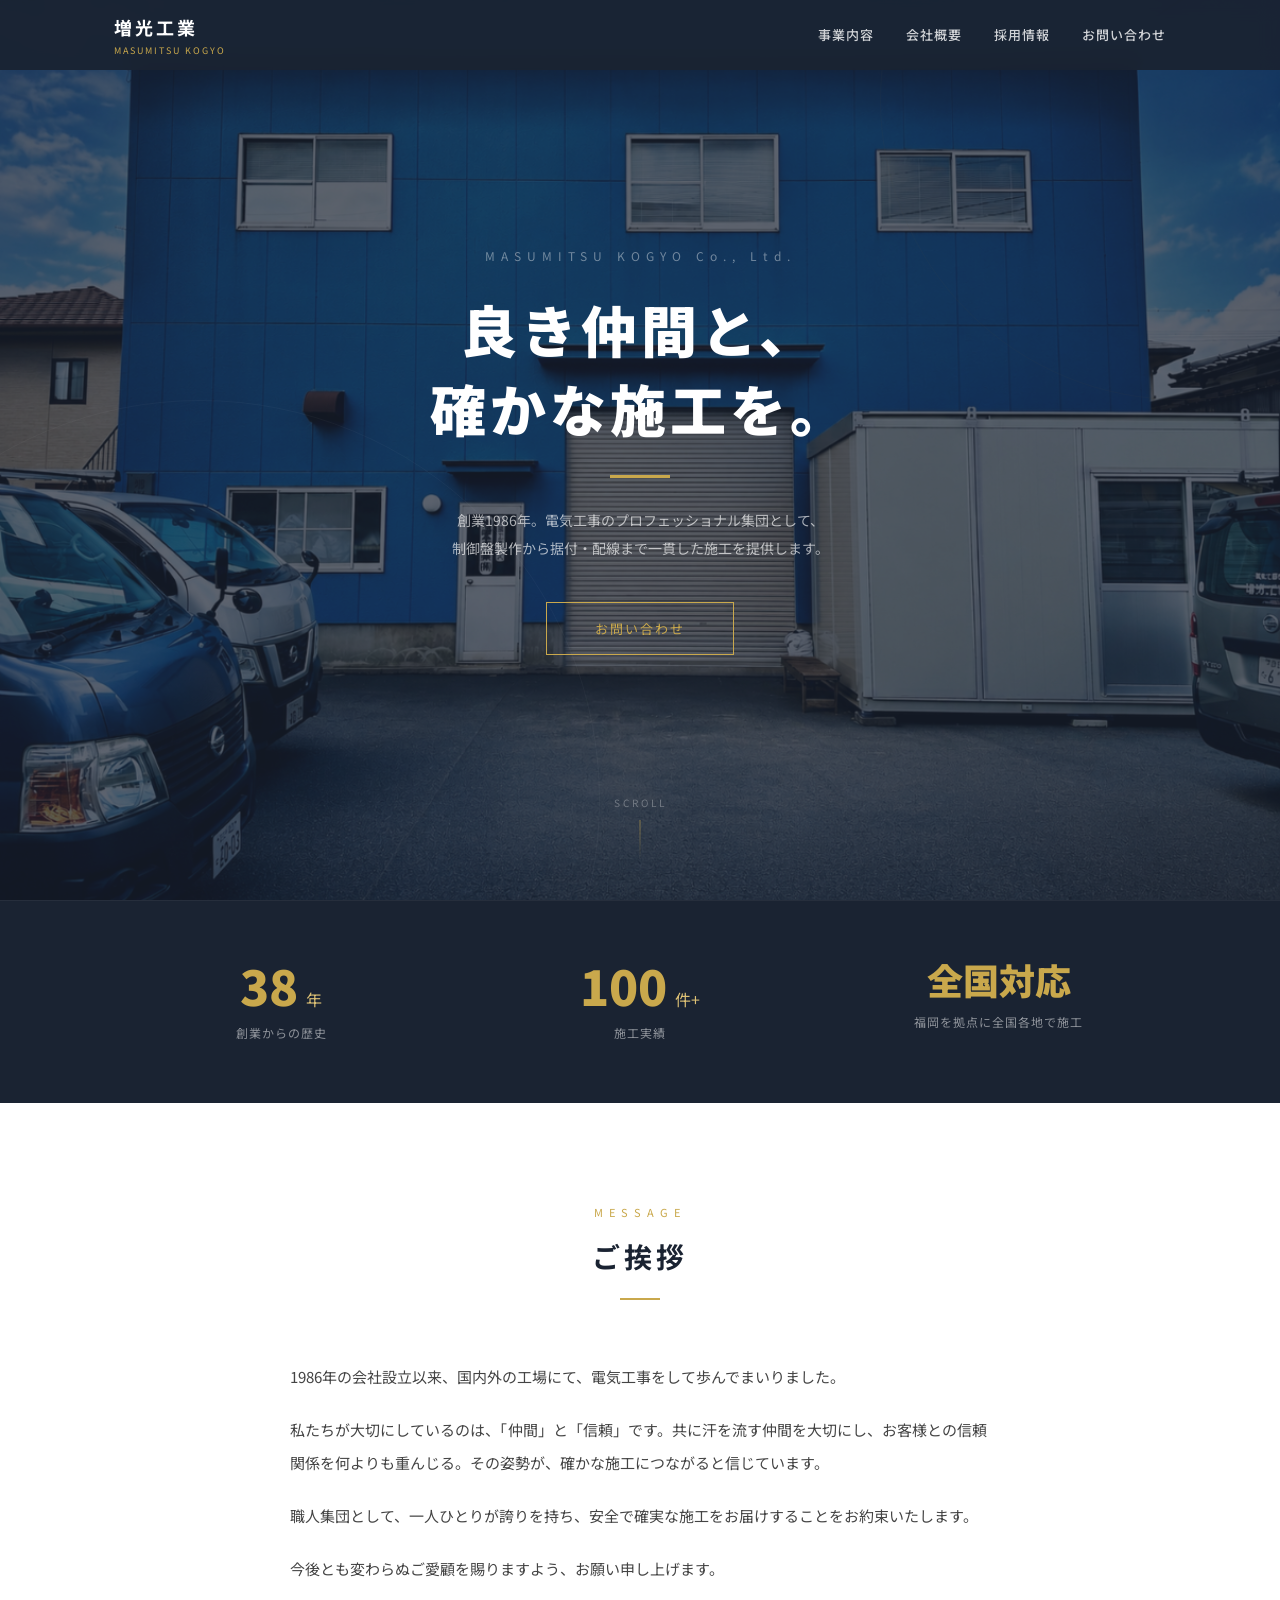
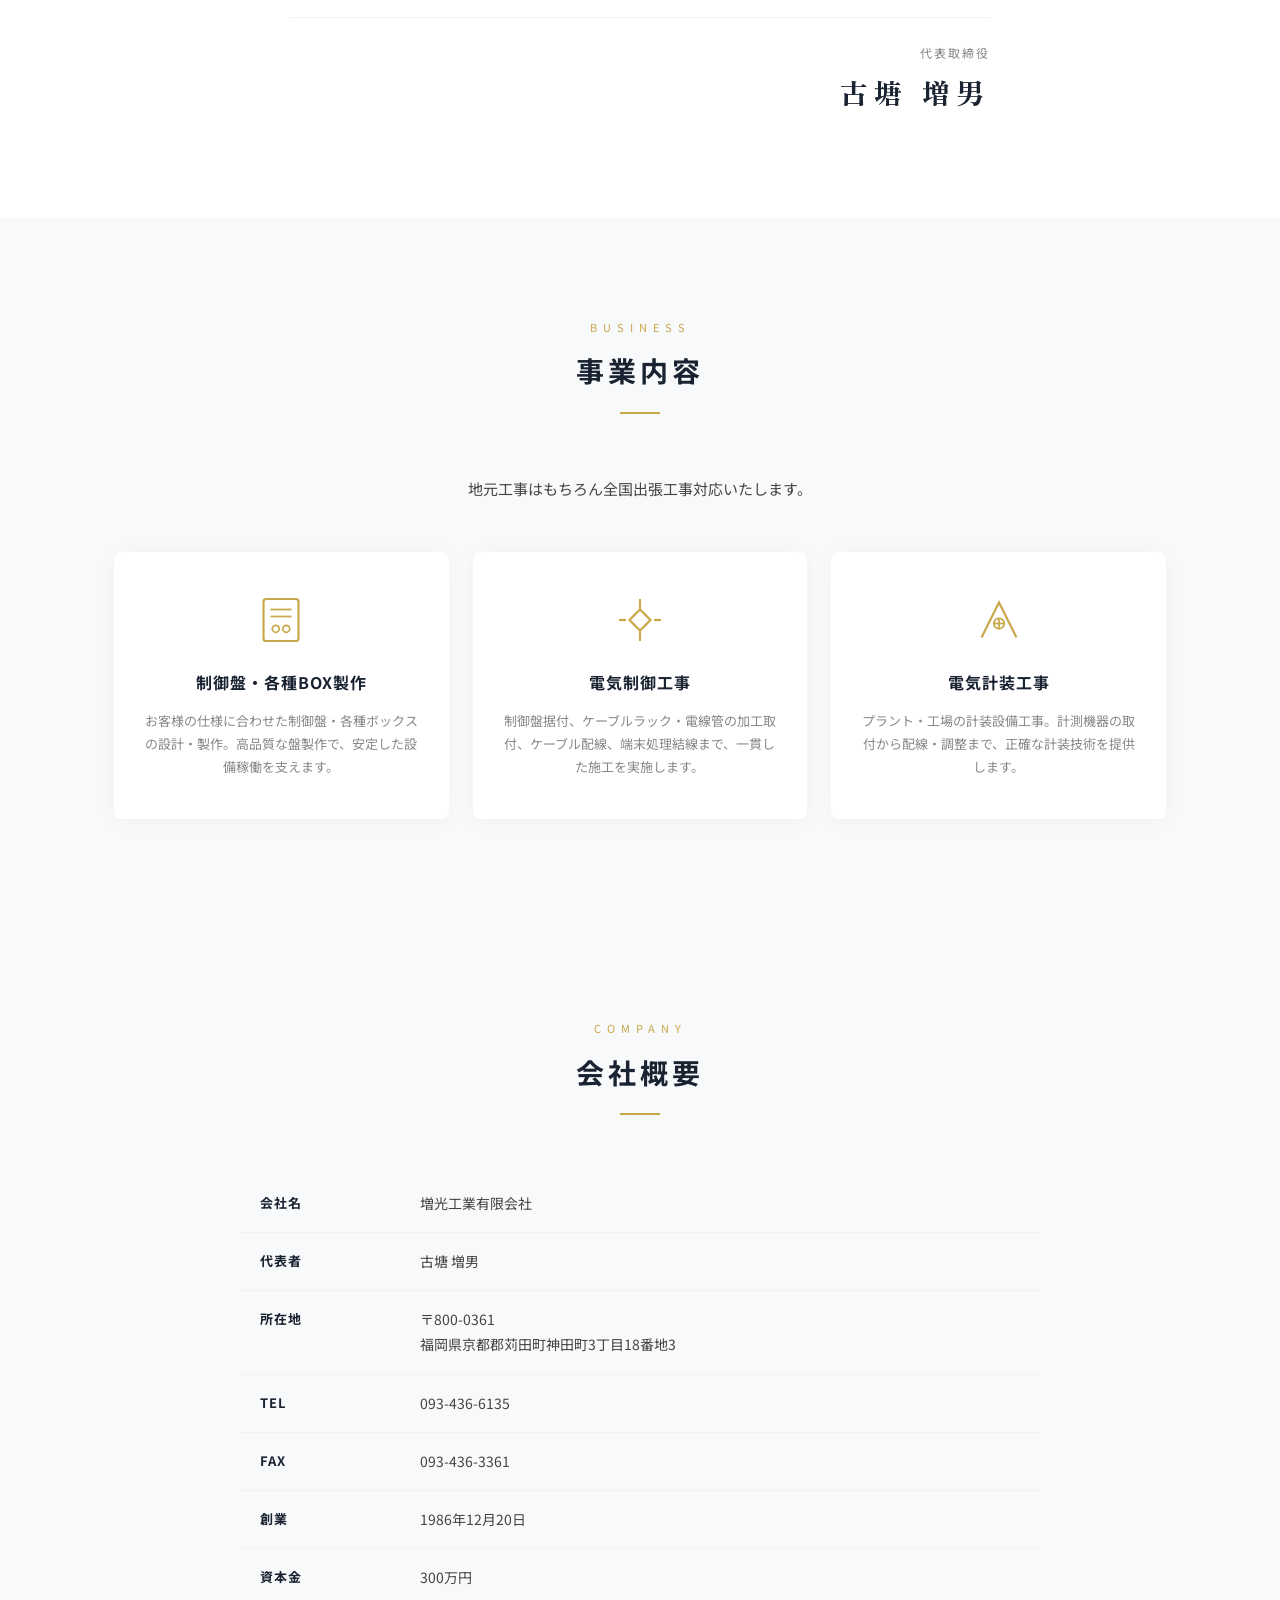
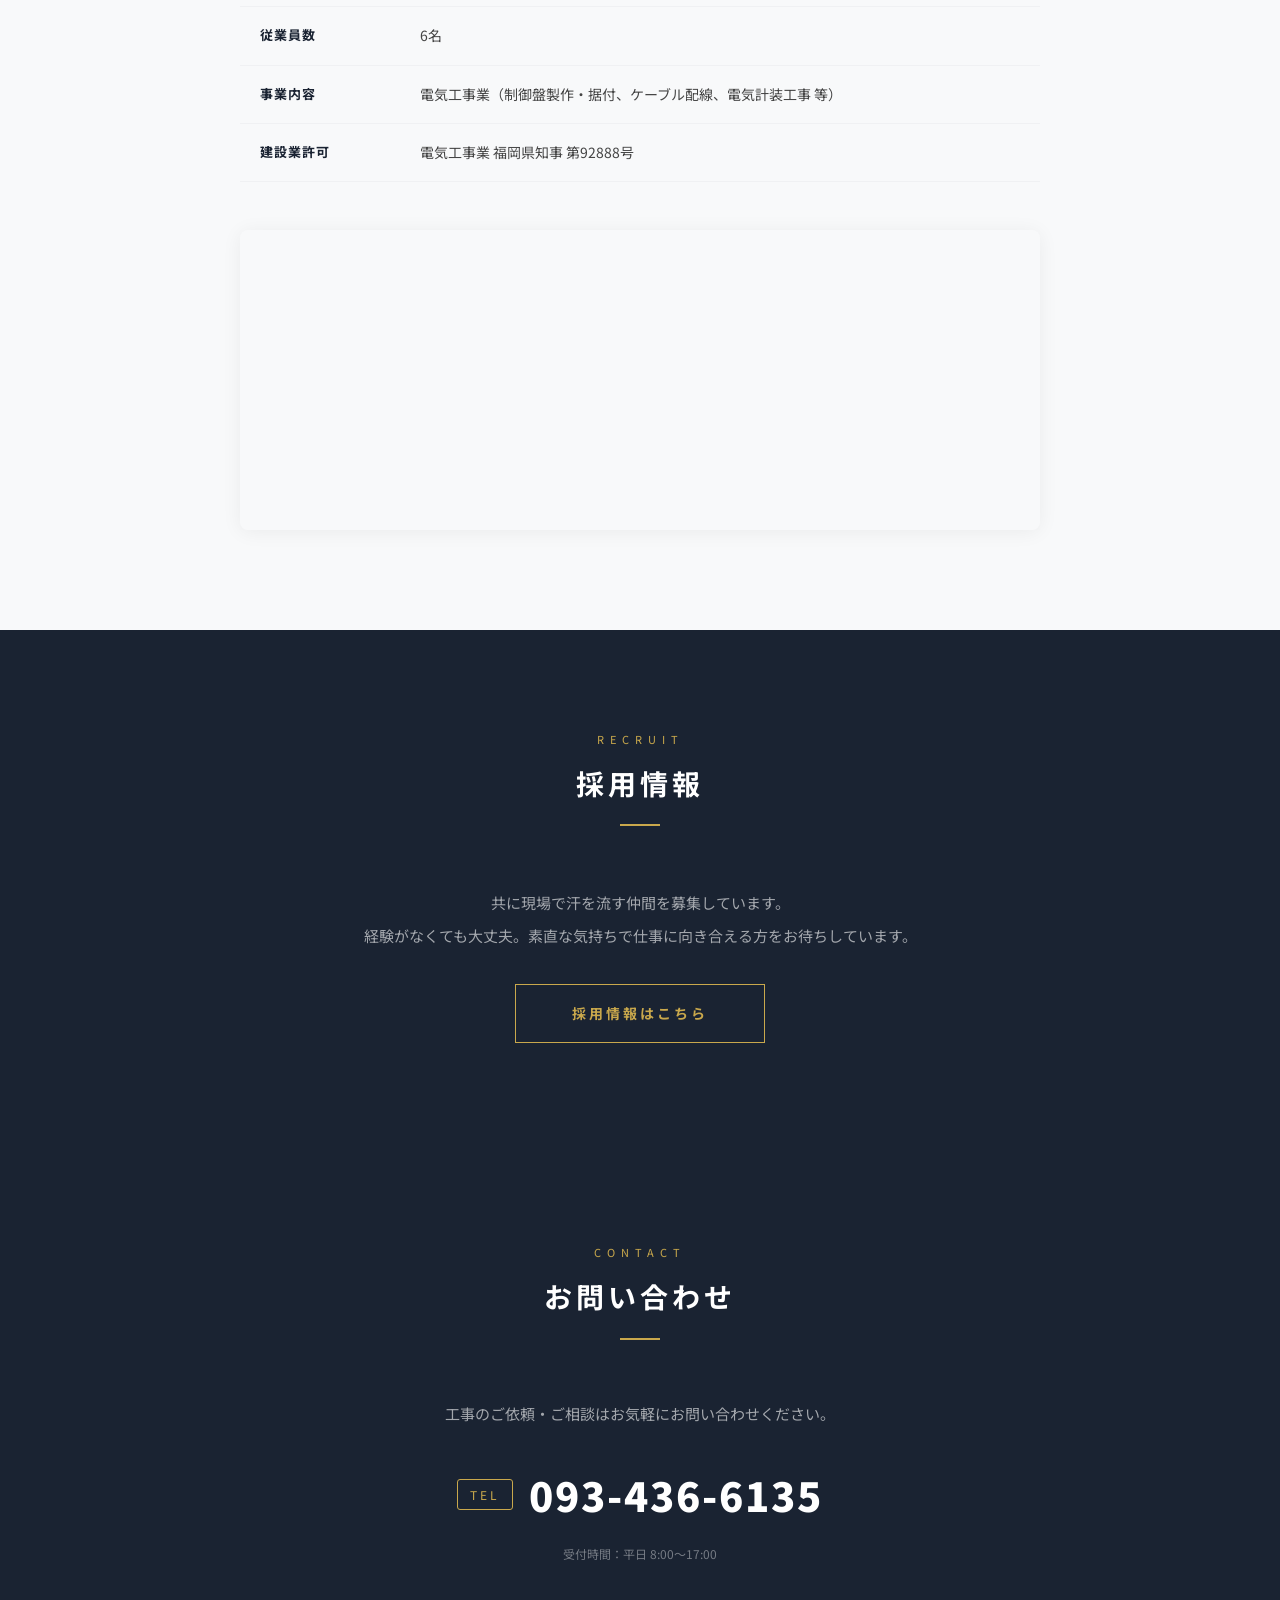
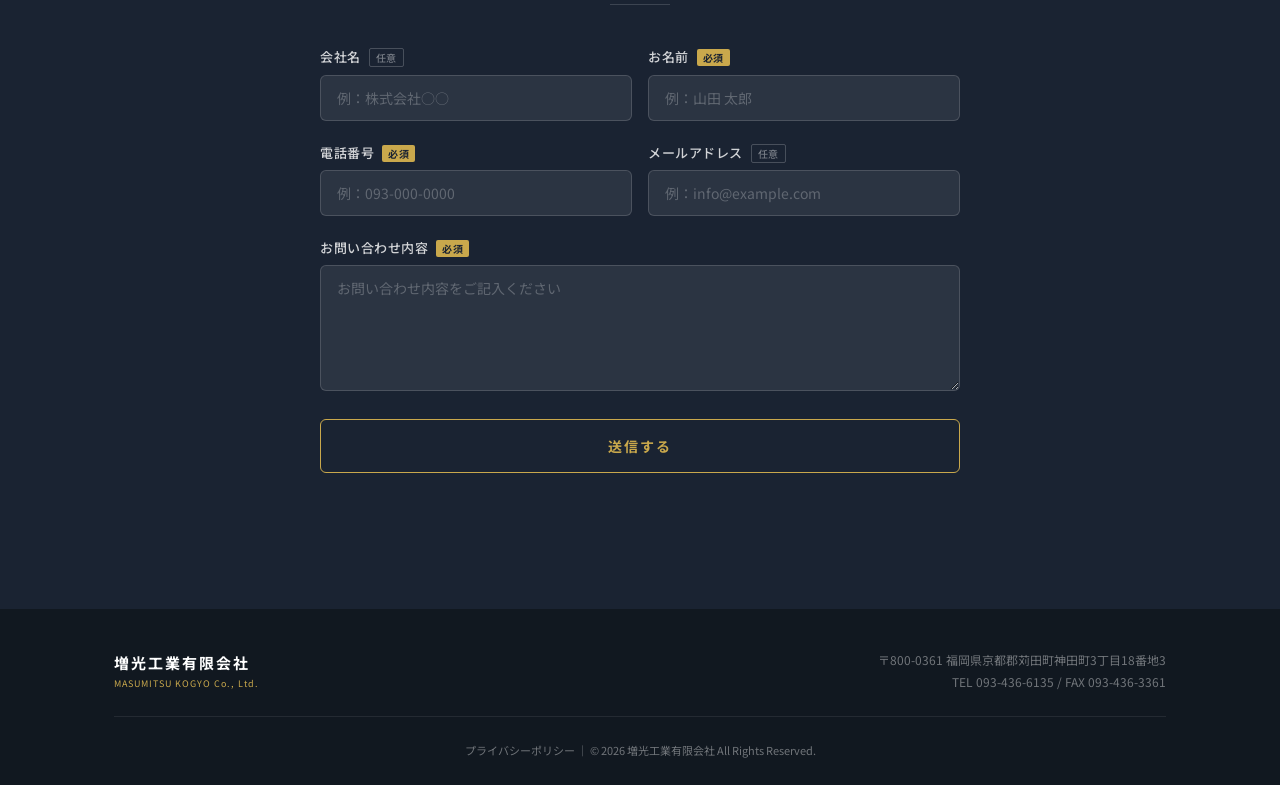
==== index.html @ 301752ee "増光工業HP 初回アップロード Co-Authored-By: Claude Opus 4.6 (1M context) <noreply@anthropic.com>" ====
<!DOCTYPE html>
<html lang="ja">
<head>
<meta charset="UTF-8">
<meta name="viewport" content="width=device-width, initial-scale=1.0">
<title>増光工業有限会社 | 電気工事・制御盤製作</title>
<meta name="description" content="福岡県苅田町の電気工事会社。創業1986年。制御盤製作・据付、ケーブル配線、電気計装工事など、確かな技術で施工します。">
<!-- OGP -->
<meta property="og:title" content="増光工業有限会社 | 電気工事・制御盤製作">
<meta property="og:description" content="福岡県苅田町の電気工事会社。創業1986年。制御盤製作・据付、ケーブル配線、電気計装工事など、確かな技術で施工します。">
<meta property="og:type" content="website">
<meta property="og:url" content="https://m-kgroup.com/">
<meta property="og:image" content="https://m-kgroup.com/img/ogp.png">
<meta property="og:site_name" content="増光工業有限会社">
<meta property="og:locale" content="ja_JP">
<!-- 構造化データ -->
<script type="application/ld+json">
{
  "@context": "https://schema.org",
  "@type": "ElectricalContractor",
  "name": "増光工業有限会社",
  "alternateName": "MASUMITSU KOGYO Co., Ltd.",
  "url": "https://m-kgroup.com/",
  "telephone": "093-436-6135",
  "faxNumber": "093-436-3361",
  "foundingDate": "1986-12-20",
  "description": "福岡県苅田町の電気工事会社。制御盤製作・据付、ケーブル配線、電気計装工事など。",
  "address": {
    "@type": "PostalAddress",
    "postalCode": "800-0361",
    "addressRegion": "福岡県",
    "addressLocality": "京都郡苅田町",
    "streetAddress": "神田町3丁目18番地3",
    "addressCountry": "JP"
  },
  "geo": {
    "@type": "GeoCoordinates",
    "latitude": 33.7764,
    "longitude": 131.0003
  },
  "numberOfEmployees": {
    "@type": "QuantitativeValue",
    "value": 6
  },
  "areaServed": "JP"
}
</script>
<link rel="stylesheet" href="css/style.css">
<link rel="icon" type="image/png" href="img/logo.png">
<link rel="preconnect" href="https://fonts.googleapis.com">
<link rel="preconnect" href="https://fonts.gstatic.com" crossorigin>
<link href="https://fonts.googleapis.com/css2?family=Noto+Sans+JP:wght@300;400;500;700;900&family=Zen+Antique&display=swap" rel="stylesheet">
</head>
<body>

<!-- ==================== HEADER ==================== -->
<header class="header" id="header">
  <div class="header-inner">
    <a href="#" class="logo">
      <span class="logo-main">増光工業</span>
      <span class="logo-sub">MASUMITSU KOGYO</span>
    </a>
    <nav class="nav" id="nav">
      <a href="#about" class="nav-link">事業内容</a>
      <a href="#company" class="nav-link">会社概要</a>
      <a href="recruit.html" class="nav-link">採用情報</a>
      <a href="#contact" class="nav-link">お問い合わせ</a>
    </nav>
    <button class="hamburger" id="hamburger" aria-label="メニュー">
      <span></span><span></span><span></span>
    </button>
  </div>
</header>

<!-- ==================== HERO ==================== -->
<section class="hero">
  <div class="hero-overlay"></div>
  <div class="hero-content">
    <p class="hero-sub">MASUMITSU KOGYO Co., Ltd.</p>
    <h1 class="hero-title">良き仲間と、<br>確かな施工を。</h1>
    <div class="hero-accent"></div>
    <p class="hero-desc">創業1986年。電気工事のプロフェッショナル集団として、<br class="pc-only">制御盤製作から据付・配線まで一貫した施工を提供します。</p>
    <a href="#contact" class="hero-btn">お問い合わせ</a>
  </div>
  <div class="hero-scroll">
    <span>SCROLL</span>
    <div class="hero-scroll-line"></div>
  </div>
</section>

<!-- ==================== NUMBERS ==================== -->
<section class="numbers">
  <div class="container">
    <div class="numbers-grid">
      <div class="number-item">
        <span class="number-value">38</span>
        <span class="number-unit">年</span>
        <span class="number-label">創業からの歴史</span>
      </div>
      <div class="number-item">
        <span class="number-value">100</span>
        <span class="number-unit">件+</span>
        <span class="number-label">施工実績</span>
      </div>
      <div class="number-item">
        <span class="number-value" style="font-size:36px;">全国対応</span>
        <span class="number-label">福岡を拠点に全国各地で施工</span>
      </div>
    </div>
  </div>
</section>

<!-- ==================== GREETING ==================== -->
<section class="section greeting" id="greeting">
  <div class="container">
    <div class="section-header">
      <span class="section-en">MESSAGE</span>
      <h2 class="section-title">ご挨拶</h2>
      <div class="section-line"></div>
    </div>
    <div class="greeting-content">
      <div class="greeting-text">
        <p>1986年の会社設立以来、国内外の工場にて、電気工事をして歩んでまいりました。</p>
        <p>私たちが大切にしているのは、「仲間」と「信頼」です。共に汗を流す仲間を大切にし、お客様との信頼関係を何よりも重んじる。その姿勢が、確かな施工につながると信じています。</p>
        <p>職人集団として、一人ひとりが誇りを持ち、安全で確実な施工をお届けすることをお約束いたします。</p>
        <p>今後とも変わらぬご愛顧を賜りますよう、お願い申し上げます。</p>
      </div>
      <div class="greeting-sign">
        <span class="greeting-position">代表取締役</span>
        <span class="greeting-name">古塘 増男</span>
      </div>
    </div>
  </div>
</section>

<!-- ==================== ABOUT ==================== -->
<section class="section about" id="about">
  <div class="container">
    <div class="section-header">
      <span class="section-en">BUSINESS</span>
      <h2 class="section-title">事業内容</h2>
      <div class="section-line"></div>
    </div>
    <p class="about-lead">地元工事はもちろん全国出張工事対応いたします。</p>

    <div class="service-grid">
      <div class="service-card">
        <div class="service-icon">
          <svg viewBox="0 0 64 64" fill="none" xmlns="http://www.w3.org/2000/svg">
            <rect x="12" y="8" width="40" height="48" rx="3" stroke="currentColor" stroke-width="2.5"/>
            <line x1="20" y1="20" x2="44" y2="20" stroke="currentColor" stroke-width="2"/>
            <line x1="20" y1="28" x2="44" y2="28" stroke="currentColor" stroke-width="2"/>
            <circle cx="26" cy="42" r="4" stroke="currentColor" stroke-width="2"/>
            <circle cx="38" cy="42" r="4" stroke="currentColor" stroke-width="2"/>
          </svg>
        </div>
        <h3 class="service-title">制御盤・各種BOX製作</h3>
        <p class="service-desc">お客様の仕様に合わせた制御盤・各種ボックスの設計・製作。高品質な盤製作で、安定した設備稼働を支えます。</p>
      </div>

      <div class="service-card">
        <div class="service-icon">
          <svg viewBox="0 0 64 64" fill="none" xmlns="http://www.w3.org/2000/svg">
            <path d="M32 8L32 20" stroke="currentColor" stroke-width="2.5"/>
            <path d="M32 20L20 32L32 44L44 32Z" stroke="currentColor" stroke-width="2.5"/>
            <path d="M32 44L32 56" stroke="currentColor" stroke-width="2.5"/>
            <path d="M16 32L8 32" stroke="currentColor" stroke-width="2.5"/>
            <path d="M56 32L48 32" stroke="currentColor" stroke-width="2.5"/>
          </svg>
        </div>
        <h3 class="service-title">電気制御工事</h3>
        <p class="service-desc">制御盤据付、ケーブルラック・電線管の加工取付、ケーブル配線、端末処理結線まで、一貫した施工を実施します。</p>
      </div>

      <div class="service-card">
        <div class="service-icon">
          <svg viewBox="0 0 64 64" fill="none" xmlns="http://www.w3.org/2000/svg">
            <path d="M12 52L32 12L52 52" stroke="currentColor" stroke-width="2.5" fill="none"/>
            <circle cx="32" cy="36" r="6" stroke="currentColor" stroke-width="2"/>
            <line x1="32" y1="30" x2="32" y2="42" stroke="currentColor" stroke-width="2"/>
            <line x1="26" y1="36" x2="38" y2="36" stroke="currentColor" stroke-width="2"/>
          </svg>
        </div>
        <h3 class="service-title">電気計装工事</h3>
        <p class="service-desc">プラント・工場の計装設備工事。計測機器の取付から配線・調整まで、正確な計装技術を提供します。</p>
      </div>
    </div>
  </div>
</section>

<!-- ==================== COMPANY ==================== -->
<section class="section company" id="company">
  <div class="container">
    <div class="section-header">
      <span class="section-en">COMPANY</span>
      <h2 class="section-title">会社概要</h2>
      <div class="section-line"></div>
    </div>

    <div class="company-table-wrap">
      <table class="company-table">
        <tr><th>会社名</th><td>増光工業有限会社</td></tr>
        <tr><th>代表者</th><td>古塘 増男</td></tr>
        <tr><th>所在地</th><td>〒800-0361<br>福岡県京都郡苅田町神田町3丁目18番地3</td></tr>
        <tr><th>TEL</th><td>093-436-6135</td></tr>
        <tr><th>FAX</th><td>093-436-3361</td></tr>
        <tr><th>創業</th><td>1986年12月20日</td></tr>
        <tr><th>資本金</th><td>300万円</td></tr>
        <tr><th>従業員数</th><td>6名</td></tr>
        <tr><th>事業内容</th><td>電気工事業（制御盤製作・据付、ケーブル配線、電気計装工事 等）</td></tr>
        <tr><th>建設業許可</th><td>電気工事業 福岡県知事 第92888号</td></tr>
      </table>
    </div>

    <div class="map-wrap">
      <iframe src="https://www.google.com/maps?q=%E7%A6%8F%E5%B2%A1%E7%9C%8C%E4%BA%AC%E9%83%BD%E9%83%A1%E8%8B%85%E7%94%B0%E7%94%BA%E7%A5%9E%E7%94%B0%E7%94%BA3%E4%B8%81%E7%9B%AE18%E7%95%AA%E5%9C%B03&output=embed" width="100%" height="300" style="border:0;" allowfullscreen="" loading="lazy"></iframe>
    </div>
  </div>
</section>

<!-- ==================== RECRUIT BANNER ==================== -->
<section class="section recruit-banner" id="recruit">
  <div class="container">
    <div class="section-header light">
      <span class="section-en">RECRUIT</span>
      <h2 class="section-title">採用情報</h2>
      <div class="section-line"></div>
    </div>
    <p class="recruit-banner-text">共に現場で汗を流す仲間を募集しています。<br class="pc-only">経験がなくても大丈夫。素直な気持ちで仕事に向き合える方をお待ちしています。</p>
    <a href="recruit.html" class="recruit-banner-btn">採用情報はこちら</a>
  </div>
</section>

<!-- ==================== CONTACT ==================== -->
<section class="section contact" id="contact">
  <div class="container">
    <div class="section-header light">
      <span class="section-en">CONTACT</span>
      <h2 class="section-title">お問い合わせ</h2>
      <div class="section-line"></div>
    </div>
    <p class="contact-lead">工事のご依頼・ご相談はお気軽にお問い合わせください。</p>

    <div class="contact-tel">
      <span class="contact-tel-label">TEL</span>
      <a href="tel:093-436-6135" class="contact-tel-number">093-436-6135</a>
    </div>
    <p class="contact-hours">受付時間：平日 8:00〜17:00</p>

    <div class="contact-divider"></div>

    <form class="contact-form" id="contactForm">
      <div class="form-row">
        <div class="form-group">
          <label class="form-label">会社名<span class="form-optional">任意</span></label>
          <input type="text" name="company" class="form-input" placeholder="例：株式会社○○">
        </div>
        <div class="form-group">
          <label class="form-label">お名前<span class="form-required">必須</span></label>
          <input type="text" name="name" class="form-input" placeholder="例：山田 太郎" required>
        </div>
      </div>
      <div class="form-row">
        <div class="form-group">
          <label class="form-label">電話番号<span class="form-required">必須</span></label>
          <input type="tel" name="tel" class="form-input" placeholder="例：093-000-0000" required>
        </div>
        <div class="form-group">
          <label class="form-label">メールアドレス<span class="form-optional">任意</span></label>
          <input type="email" name="email" class="form-input" placeholder="例：info@example.com">
        </div>
      </div>
      <div class="form-group">
        <label class="form-label">お問い合わせ内容<span class="form-required">必須</span></label>
        <textarea name="message" class="form-input form-textarea" rows="5" placeholder="お問い合わせ内容をご記入ください" required></textarea>
      </div>
      <button type="submit" class="form-btn">送信する</button>
    </form>
    <p class="form-message" id="formMessage"></p>
  </div>
</section>

<!-- ==================== FOOTER ==================== -->
<footer class="footer">
  <div class="container">
    <div class="footer-inner">
      <div class="footer-logo">
        <span class="footer-logo-main">増光工業有限会社</span>
        <span class="footer-logo-sub">MASUMITSU KOGYO Co., Ltd.</span>
      </div>
      <div class="footer-info">
        <p>〒800-0361 福岡県京都郡苅田町神田町3丁目18番地3</p>
        <p>TEL 093-436-6135 / FAX 093-436-3361</p>
      </div>
    </div>
    <p class="footer-copy"><a href="privacy.html" class="footer-privacy">プライバシーポリシー</a> ｜ &copy; 2026 増光工業有限会社 All Rights Reserved.</p>
  </div>
</footer>

<script src="js/main.js"></script>
</body>
</html>
---- css/style.css ----
/* ==================== RESET & BASE ==================== */
*, *::before, *::after {
  margin: 0;
  padding: 0;
  box-sizing: border-box;
}

:root {
  --navy: #1a2332;
  --navy-light: #2c3e5a;
  --gold: #c9a84c;
  --gold-light: #ddc175;
  --white: #ffffff;
  --gray-50: #f8f9fa;
  --gray-100: #f0f1f3;
  --gray-300: #ccc;
  --gray-500: #888;
  --gray-700: #444;
  --text: #2c3e50;
  --font: "Noto Sans JP", "Yu Gothic", "Meiryo", sans-serif;
}

html {
  scroll-behavior: smooth;
  scroll-padding-top: 80px;
}

body {
  font-family: var(--font);
  color: var(--text);
  line-height: 1.8;
  background: var(--white);
  overflow-x: hidden;
}

.container {
  max-width: 1100px;
  margin: 0 auto;
  padding: 0 24px;
}

.pc-only { display: inline; }

@media (max-width: 768px) {
  .pc-only { display: none; }
}

/* ==================== HEADER ==================== */
.header {
  position: fixed;
  top: 0;
  left: 0;
  right: 0;
  z-index: 1000;
  background: rgba(26, 35, 50, 0.95);
  backdrop-filter: blur(10px);
  transition: background 0.3s;
}

.header-inner {
  max-width: 1100px;
  margin: 0 auto;
  padding: 0 24px;
  height: 70px;
  display: flex;
  align-items: center;
  justify-content: space-between;
}

.logo {
  text-decoration: none;
  display: flex;
  flex-direction: column;
}

.logo-main {
  color: var(--white);
  font-size: 18px;
  font-weight: 700;
  letter-spacing: 3px;
}

.logo-sub {
  color: var(--gold);
  font-size: 9px;
  letter-spacing: 2px;
}

.nav {
  display: flex;
  gap: 32px;
}

.nav-link {
  color: rgba(255,255,255,0.8);
  text-decoration: none;
  font-size: 13px;
  font-weight: 500;
  letter-spacing: 1px;
  transition: color 0.3s;
  position: relative;
}

.nav-link::after {
  content: '';
  position: absolute;
  bottom: -4px;
  left: 0;
  width: 0;
  height: 2px;
  background: var(--gold);
  transition: width 0.3s;
}

.nav-link:hover {
  color: var(--white);
}

.nav-link:hover::after {
  width: 100%;
}

/* Hamburger */
.hamburger {
  display: none;
  background: none;
  border: none;
  cursor: pointer;
  width: 30px;
  height: 20px;
  position: relative;
  z-index: 1001;
}

.hamburger span {
  display: block;
  width: 100%;
  height: 2px;
  background: var(--white);
  position: absolute;
  left: 0;
  transition: all 0.3s;
}

.hamburger span:nth-child(1) { top: 0; }
.hamburger span:nth-child(2) { top: 9px; }
.hamburger span:nth-child(3) { top: 18px; }

.hamburger.active span:nth-child(1) { top: 9px; transform: rotate(45deg); }
.hamburger.active span:nth-child(2) { opacity: 0; }
.hamburger.active span:nth-child(3) { top: 9px; transform: rotate(-45deg); }

@media (max-width: 768px) {
  .hamburger { display: block; }
  .nav {
    position: fixed;
    top: 0;
    right: -100%;
    width: 260px;
    height: 100vh;
    background: var(--navy);
    flex-direction: column;
    padding: 100px 40px;
    gap: 24px;
    transition: right 0.3s;
  }
  .nav.open { right: 0; }
  .nav-link { font-size: 15px; }
}

/* ==================== HERO ==================== */
.hero {
  position: relative;
  height: 100vh;
  min-height: 600px;
  display: flex;
  align-items: center;
  justify-content: center;
  background: var(--navy);
  background-image: url('../img/honsha.jpg');
  background-size: cover;
  background-position: center;
  overflow: hidden;
}

.hero::before {
  content: '';
  position: absolute;
  top: -200px;
  right: -200px;
  width: 600px;
  height: 600px;
  border: 1px solid rgba(201,168,76,0.08);
  border-radius: 50%;
}

.hero::after {
  content: '';
  position: absolute;
  bottom: -300px;
  left: -200px;
  width: 800px;
  height: 800px;
  border: 1px solid rgba(255,255,255,0.03);
  border-radius: 50%;
}

.hero-overlay {
  position: absolute;
  inset: 0;
  background: rgba(26, 35, 50, 0.7);
}

.hero-content {
  position: relative;
  z-index: 1;
  text-align: center;
  color: var(--white);
  padding: 0 24px;
}

.hero-sub {
  font-size: 12px;
  letter-spacing: 6px;
  color: rgba(255,255,255,0.4);
  margin-bottom: 24px;
}

.hero-title {
  font-size: clamp(32px, 6vw, 56px);
  font-weight: 900;
  line-height: 1.4;
  letter-spacing: 4px;
  margin-bottom: 28px;
}

.hero-accent {
  width: 60px;
  height: 3px;
  background: var(--gold);
  margin: 0 auto 28px;
}

.hero-desc {
  font-size: 14px;
  line-height: 2;
  color: rgba(255,255,255,0.65);
  margin-bottom: 40px;
}

.hero-btn {
  display: inline-block;
  padding: 14px 48px;
  border: 1px solid var(--gold);
  color: var(--gold);
  text-decoration: none;
  font-size: 13px;
  letter-spacing: 2px;
  transition: all 0.3s;
}

.hero-btn:hover {
  background: var(--gold);
  color: var(--navy);
}

.hero-scroll {
  position: absolute;
  bottom: 40px;
  left: 50%;
  transform: translateX(-50%);
  display: flex;
  flex-direction: column;
  align-items: center;
  gap: 8px;
  z-index: 1;
}

.hero-scroll span {
  font-size: 10px;
  letter-spacing: 3px;
  color: rgba(255,255,255,0.3);
}

.hero-scroll-line {
  width: 1px;
  height: 40px;
  background: linear-gradient(to bottom, rgba(201,168,76,0.6), transparent);
  animation: scrollLine 2s infinite;
}

@keyframes scrollLine {
  0% { opacity: 0; transform: scaleY(0); transform-origin: top; }
  50% { opacity: 1; transform: scaleY(1); transform-origin: top; }
  100% { opacity: 0; transform: scaleY(1); transform-origin: bottom; }
}

/* ==================== NUMBERS ==================== */
.numbers {
  background: var(--navy);
  padding: 60px 0;
  border-top: 1px solid rgba(255,255,255,0.05);
}

.numbers-grid {
  display: grid;
  grid-template-columns: repeat(3, 1fr);
  gap: 24px;
  text-align: center;
}

.number-item {
  color: var(--white);
}

.number-value {
  font-size: 48px;
  font-weight: 900;
  color: var(--gold);
  line-height: 1;
}

.number-unit {
  font-size: 16px;
  color: var(--gold-light);
  margin-left: 4px;
}

.number-label {
  display: block;
  margin-top: 8px;
  font-size: 12px;
  color: rgba(255,255,255,0.5);
  letter-spacing: 1px;
}

@media (max-width: 768px) {
  .numbers { padding: 40px 0; }
  .number-value { font-size: 36px; }
}

/* ==================== SECTION COMMON ==================== */
.section {
  padding: 100px 0;
}

.section-header {
  text-align: center;
  margin-bottom: 60px;
}

.section-en {
  display: block;
  font-size: 11px;
  letter-spacing: 6px;
  color: var(--gold);
  margin-bottom: 8px;
}

.section-title {
  font-size: 28px;
  font-weight: 700;
  letter-spacing: 4px;
  color: var(--navy);
}

.section-line {
  width: 40px;
  height: 2px;
  background: var(--gold);
  margin: 16px auto 0;
}

.section-header.light .section-title {
  color: var(--white);
}

@media (max-width: 768px) {
  .section { padding: 60px 0; }
  .section-header { margin-bottom: 40px; }
  .section-title { font-size: 22px; }
}

/* ==================== GREETING ==================== */
.greeting {
  background: var(--white);
}

.greeting-content {
  max-width: 700px;
  margin: 0 auto;
}

.greeting-text p {
  font-size: 15px;
  color: var(--gray-700);
  line-height: 2.2;
  margin-bottom: 20px;
}

.greeting-sign {
  text-align: right;
  margin-top: 32px;
  padding-top: 24px;
  border-top: 1px solid var(--gray-100);
}

.greeting-position {
  display: block;
  font-size: 12px;
  color: var(--gray-500);
  letter-spacing: 2px;
  margin-bottom: 4px;
}

.greeting-name {
  display: block;
  font-size: 28px;
  font-family: "Zen Antique", serif;
  font-weight: 400;
  color: var(--navy);
  letter-spacing: 6px;
}

/* ==================== ABOUT ==================== */
.about {
  background: var(--gray-50);
}

.about-lead {
  text-align: center;
  font-size: 15px;
  color: var(--gray-700);
  margin-bottom: 48px;
  line-height: 2;
}

.service-grid {
  display: grid;
  grid-template-columns: repeat(3, 1fr);
  gap: 24px;
}

.service-card {
  background: var(--white);
  padding: 40px 28px;
  border-radius: 8px;
  text-align: center;
  box-shadow: 0 2px 20px rgba(0,0,0,0.04);
  transition: transform 0.3s, box-shadow 0.3s;
}

.service-card:hover {
  transform: translateY(-4px);
  box-shadow: 0 8px 30px rgba(0,0,0,0.08);
}

.service-icon {
  width: 56px;
  height: 56px;
  margin: 0 auto 20px;
  color: var(--gold);
}

.service-icon svg {
  width: 100%;
  height: 100%;
}

.service-title {
  font-size: 16px;
  font-weight: 700;
  color: var(--navy);
  margin-bottom: 12px;
  letter-spacing: 1px;
}

.service-desc {
  font-size: 13px;
  color: var(--gray-500);
  line-height: 1.8;
}

@media (max-width: 768px) {
  .service-grid { grid-template-columns: 1fr; gap: 16px; }
  .service-card { padding: 32px 24px; }
}

/* ==================== WORKS ==================== */
.works {
  background: var(--white);
}

.works-grid {
  display: grid;
  grid-template-columns: repeat(3, 1fr);
  gap: 16px;
  margin-bottom: 48px;
}

.work-card {
  background: var(--gray-50);
  border-radius: 8px;
  padding: 20px;
  border-left: 4px solid var(--gold);
  transition: transform 0.3s, box-shadow 0.3s;
}

.work-card:hover {
  transform: translateY(-2px);
  box-shadow: 0 4px 20px rgba(0,0,0,0.06);
}

.work-company {
  display: inline-block;
  background: var(--navy);
  color: var(--white);
  font-size: 11px;
  font-weight: 700;
  padding: 3px 10px;
  border-radius: 4px;
  margin-bottom: 12px;
  letter-spacing: 0.5px;
}

.work-project {
  padding: 6px 0;
  border-bottom: 1px solid var(--gray-100);
}

.work-project:last-child {
  border-bottom: none;
}

.work-name {
  font-size: 12px;
  font-weight: 700;
  color: var(--navy);
  line-height: 1.4;
}

.work-detail {
  font-size: 11px;
  color: var(--gray-500);
  line-height: 1.5;
}

@media (max-width: 768px) {
  .works-grid { grid-template-columns: 1fr; }
}

/* Other Works */
.other-works {
  background: var(--gray-50);
  border-radius: 8px;
  padding: 32px;
}

.other-works-title {
  font-size: 15px;
  font-weight: 700;
  color: var(--navy);
  margin-bottom: 16px;
  letter-spacing: 1px;
}

.other-works-list {
  display: grid;
  grid-template-columns: 1fr;
  gap: 4px;
}

.other-work-item {
  font-size: 13px;
  color: var(--gray-700);
  padding: 6px 0;
  border-bottom: 1px solid var(--gray-100);
  display: flex;
  align-items: baseline;
}

.other-work-item:last-child {
  border-bottom: none;
}

.other-num {
  display: inline-block;
  min-width: 28px;
  color: var(--gold);
  font-size: 11px;
  font-weight: 700;
  margin-right: 12px;
  flex-shrink: 0;
}

/* ==================== COMPANY ==================== */
.company {
  background: var(--gray-50);
}

.company-table-wrap {
  max-width: 800px;
  margin: 0 auto 48px;
}

.company-table {
  width: 100%;
  border-collapse: collapse;
}

.company-table tr {
  border-bottom: 1px solid var(--gray-100);
}

.company-table th {
  width: 160px;
  padding: 16px 20px;
  font-size: 13px;
  font-weight: 700;
  color: var(--navy);
  text-align: left;
  vertical-align: top;
  letter-spacing: 1px;
}

.company-table td {
  padding: 16px 20px;
  font-size: 14px;
  color: var(--gray-700);
}

.map-wrap {
  max-width: 800px;
  margin: 0 auto;
  border-radius: 8px;
  overflow: hidden;
  box-shadow: 0 2px 20px rgba(0,0,0,0.06);
}

.map-wrap iframe {
  display: block;
}

@media (max-width: 768px) {
  .company-table th {
    display: block;
    width: 100%;
    padding: 12px 0 4px;
  }
  .company-table td {
    display: block;
    padding: 0 0 12px;
  }
}

/* ==================== RECRUIT BANNER ==================== */
.recruit-banner {
  background: var(--navy);
  text-align: center;
}

.recruit-banner-text {
  font-size: 15px;
  color: rgba(255,255,255,0.6);
  line-height: 2.2;
  margin-bottom: 32px;
}

.recruit-banner-btn {
  display: inline-block;
  padding: 16px 56px;
  border: 1px solid var(--gold);
  color: var(--gold);
  text-decoration: none;
  font-size: 14px;
  font-weight: 700;
  letter-spacing: 3px;
  transition: all 0.3s;
}

.recruit-banner-btn:hover {
  background: var(--gold);
  color: var(--navy);
}

/* ==================== RECRUIT PAGE ==================== */
.recruit-page {
  padding: 120px 0 80px;
  min-height: 100vh;
}

.recruit-page-lead {
  text-align: center;
  max-width: 700px;
  margin: 0 auto 56px;
}

.recruit-page-lead p {
  font-size: 15px;
  color: var(--gray-700);
  line-height: 2.2;
}

.recruit-table-wrap {
  max-width: 800px;
  margin: 0 auto 48px;
}

.recruit-table {
  width: 100%;
  border-collapse: collapse;
}

.recruit-table tr {
  border-bottom: 1px solid var(--gray-100);
}

.recruit-table th {
  width: 160px;
  padding: 16px 20px;
  font-size: 13px;
  font-weight: 700;
  color: var(--navy);
  text-align: left;
  vertical-align: top;
  letter-spacing: 1px;
  background: var(--gray-50);
}

.recruit-table td {
  padding: 16px 20px;
  font-size: 14px;
  color: var(--gray-700);
  line-height: 1.8;
}

.recruit-note {
  font-size: 12px;
  color: var(--gray-500);
}

@media (max-width: 768px) {
  .recruit-table th {
    display: block;
    width: 100%;
    padding: 12px 16px 4px;
  }
  .recruit-table td {
    display: block;
    padding: 4px 16px 12px;
  }
}

.recruit-persona {
  max-width: 800px;
  margin: 0 auto 48px;
  background: var(--gray-50);
  border-radius: 8px;
  padding: 32px 36px;
  border-left: 4px solid var(--gold);
}

.recruit-persona-title {
  font-size: 16px;
  font-weight: 700;
  color: var(--navy);
  margin-bottom: 16px;
  letter-spacing: 1px;
}

.recruit-persona-list {
  list-style: none;
}

.recruit-persona-list li {
  font-size: 14px;
  color: var(--gray-700);
  line-height: 2;
  padding-left: 20px;
  position: relative;
}

.recruit-persona-list li::before {
  content: '';
  position: absolute;
  left: 0;
  top: 12px;
  width: 8px;
  height: 8px;
  border-radius: 50%;
  background: var(--gold);
}

.recruit-cta {
  text-align: center;
  max-width: 800px;
  margin: 0 auto;
  padding: 40px;
  background: var(--navy);
  border-radius: 8px;
}

.recruit-cta p {
  font-size: 14px;
  color: rgba(255,255,255,0.6);
  margin-bottom: 20px;
}

.recruit-cta-tel {
  font-size: clamp(24px, 4vw, 32px);
  font-weight: 900;
  color: var(--white);
  text-decoration: none;
  letter-spacing: 2px;
  display: block;
  margin-bottom: 8px;
  transition: color 0.3s;
}

.recruit-cta-tel:hover {
  color: var(--gold);
}

.recruit-cta-hours {
  font-size: 12px;
  color: rgba(255,255,255,0.4);
}

/* ==================== CONTACT ==================== */
.contact {
  background: var(--navy);
  color: var(--white);
  text-align: center;
}

.contact-lead {
  font-size: 15px;
  color: rgba(255,255,255,0.6);
  margin-bottom: 32px;
}

.contact-tel {
  display: flex;
  align-items: center;
  justify-content: center;
  gap: 16px;
  margin-bottom: 12px;
}

.contact-tel-label {
  font-size: 12px;
  letter-spacing: 3px;
  color: var(--gold);
  border: 1px solid var(--gold);
  padding: 4px 12px;
  border-radius: 3px;
}

.contact-tel-number {
  font-size: clamp(28px, 5vw, 40px);
  font-weight: 900;
  color: var(--white);
  text-decoration: none;
  letter-spacing: 2px;
  transition: color 0.3s;
}

.contact-tel-number:hover {
  color: var(--gold);
}

.contact-hours {
  font-size: 12px;
  color: rgba(255,255,255,0.4);
}

.contact-divider {
  width: 60px;
  height: 1px;
  background: rgba(255,255,255,0.15);
  margin: 40px auto;
}

/* Contact Form */
.contact-form {
  max-width: 640px;
  margin: 0 auto;
  text-align: left;
}

.form-row {
  display: grid;
  grid-template-columns: 1fr 1fr;
  gap: 16px;
}

.form-group {
  margin-bottom: 20px;
}

.form-label {
  display: block;
  font-size: 13px;
  font-weight: 500;
  color: rgba(255,255,255,0.8);
  margin-bottom: 6px;
  letter-spacing: 0.5px;
}

.form-required {
  font-size: 10px;
  color: var(--navy);
  background: var(--gold);
  padding: 1px 6px;
  border-radius: 2px;
  margin-left: 8px;
  font-weight: 700;
}

.form-optional {
  font-size: 10px;
  color: rgba(255,255,255,0.4);
  border: 1px solid rgba(255,255,255,0.2);
  padding: 1px 6px;
  border-radius: 2px;
  margin-left: 8px;
}

.form-input {
  width: 100%;
  padding: 12px 16px;
  background: rgba(255,255,255,0.08);
  border: 1px solid rgba(255,255,255,0.15);
  border-radius: 6px;
  color: var(--white);
  font-size: 14px;
  font-family: var(--font);
  transition: border-color 0.3s, background 0.3s;
  outline: none;
}

.form-input::placeholder {
  color: rgba(255,255,255,0.25);
}

.form-input:focus {
  border-color: var(--gold);
  background: rgba(255,255,255,0.12);
}

.form-textarea {
  resize: vertical;
  min-height: 120px;
}

.form-btn {
  display: block;
  width: 100%;
  padding: 16px;
  background: transparent;
  border: 1px solid var(--gold);
  color: var(--gold);
  font-size: 14px;
  font-weight: 700;
  font-family: var(--font);
  letter-spacing: 2px;
  cursor: pointer;
  border-radius: 6px;
  transition: all 0.3s;
  margin-top: 8px;
}

.form-btn:hover {
  background: var(--gold);
  color: var(--navy);
}

.form-message {
  text-align: center;
  margin-top: 16px;
  font-size: 14px;
  color: var(--gold);
  min-height: 20px;
}

@media (max-width: 768px) {
  .form-row {
    grid-template-columns: 1fr;
    gap: 0;
  }
}

/* ==================== FOOTER ==================== */
.footer {
  background: #111820;
  padding: 40px 0 24px;
  color: rgba(255,255,255,0.4);
}

.footer-inner {
  display: flex;
  justify-content: space-between;
  align-items: center;
  padding-bottom: 24px;
  border-bottom: 1px solid rgba(255,255,255,0.08);
  margin-bottom: 24px;
}

.footer-logo-main {
  display: block;
  font-size: 15px;
  font-weight: 700;
  color: var(--white);
  letter-spacing: 2px;
}

.footer-logo-sub {
  display: block;
  font-size: 9px;
  color: var(--gold);
  letter-spacing: 1px;
}

.footer-info p {
  font-size: 12px;
  line-height: 1.8;
  text-align: right;
}

.footer-copy {
  font-size: 11px;
  text-align: center;
}

.footer-privacy {
  color: rgba(255,255,255,0.4);
  text-decoration: none;
  transition: color 0.3s;
}

.footer-privacy:hover {
  color: var(--gold);
}

@media (max-width: 768px) {
  .footer-inner {
    flex-direction: column;
    text-align: center;
    gap: 16px;
  }
  .footer-info p { text-align: center; }
}

/* ==================== ANIMATIONS ==================== */
.fade-in {
  opacity: 0;
  transform: translateY(30px);
  transition: opacity 0.8s ease, transform 0.8s ease;
}

.fade-in.visible {
  opacity: 1;
  transform: translateY(0);
}
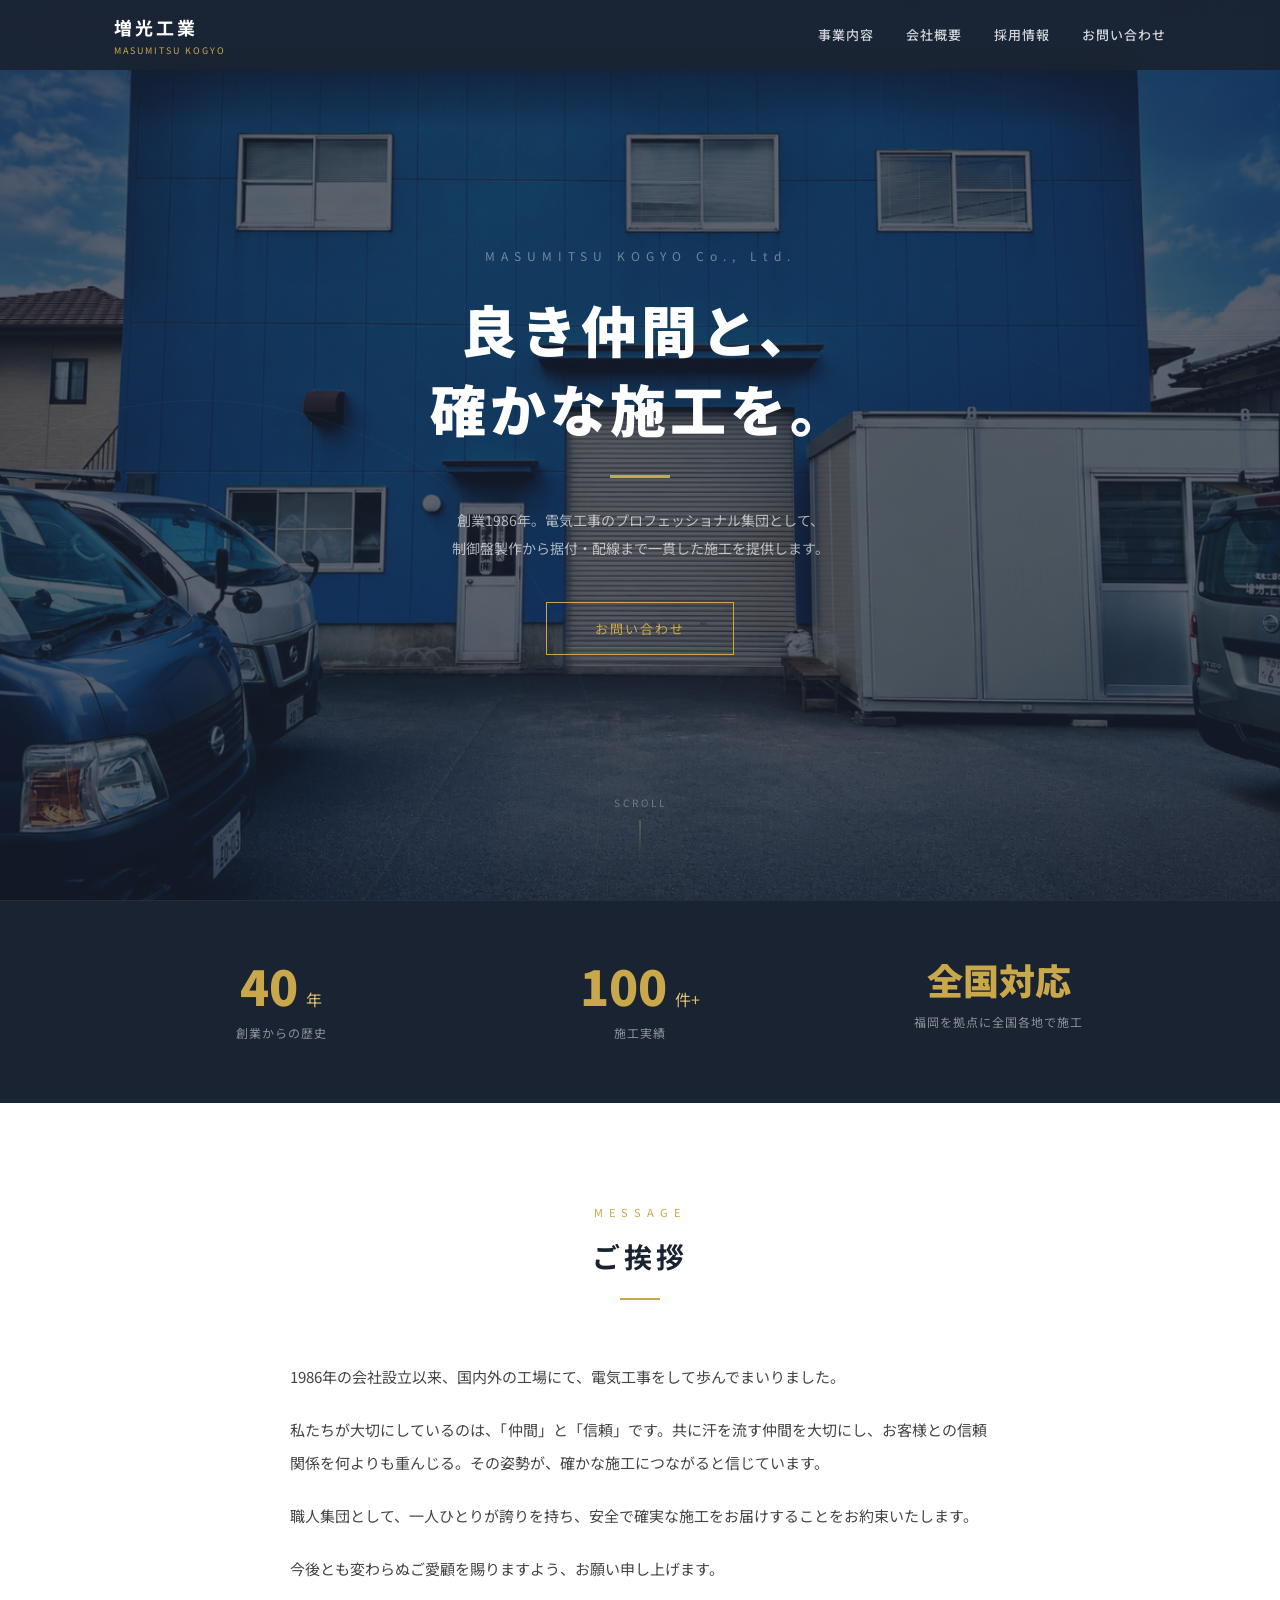
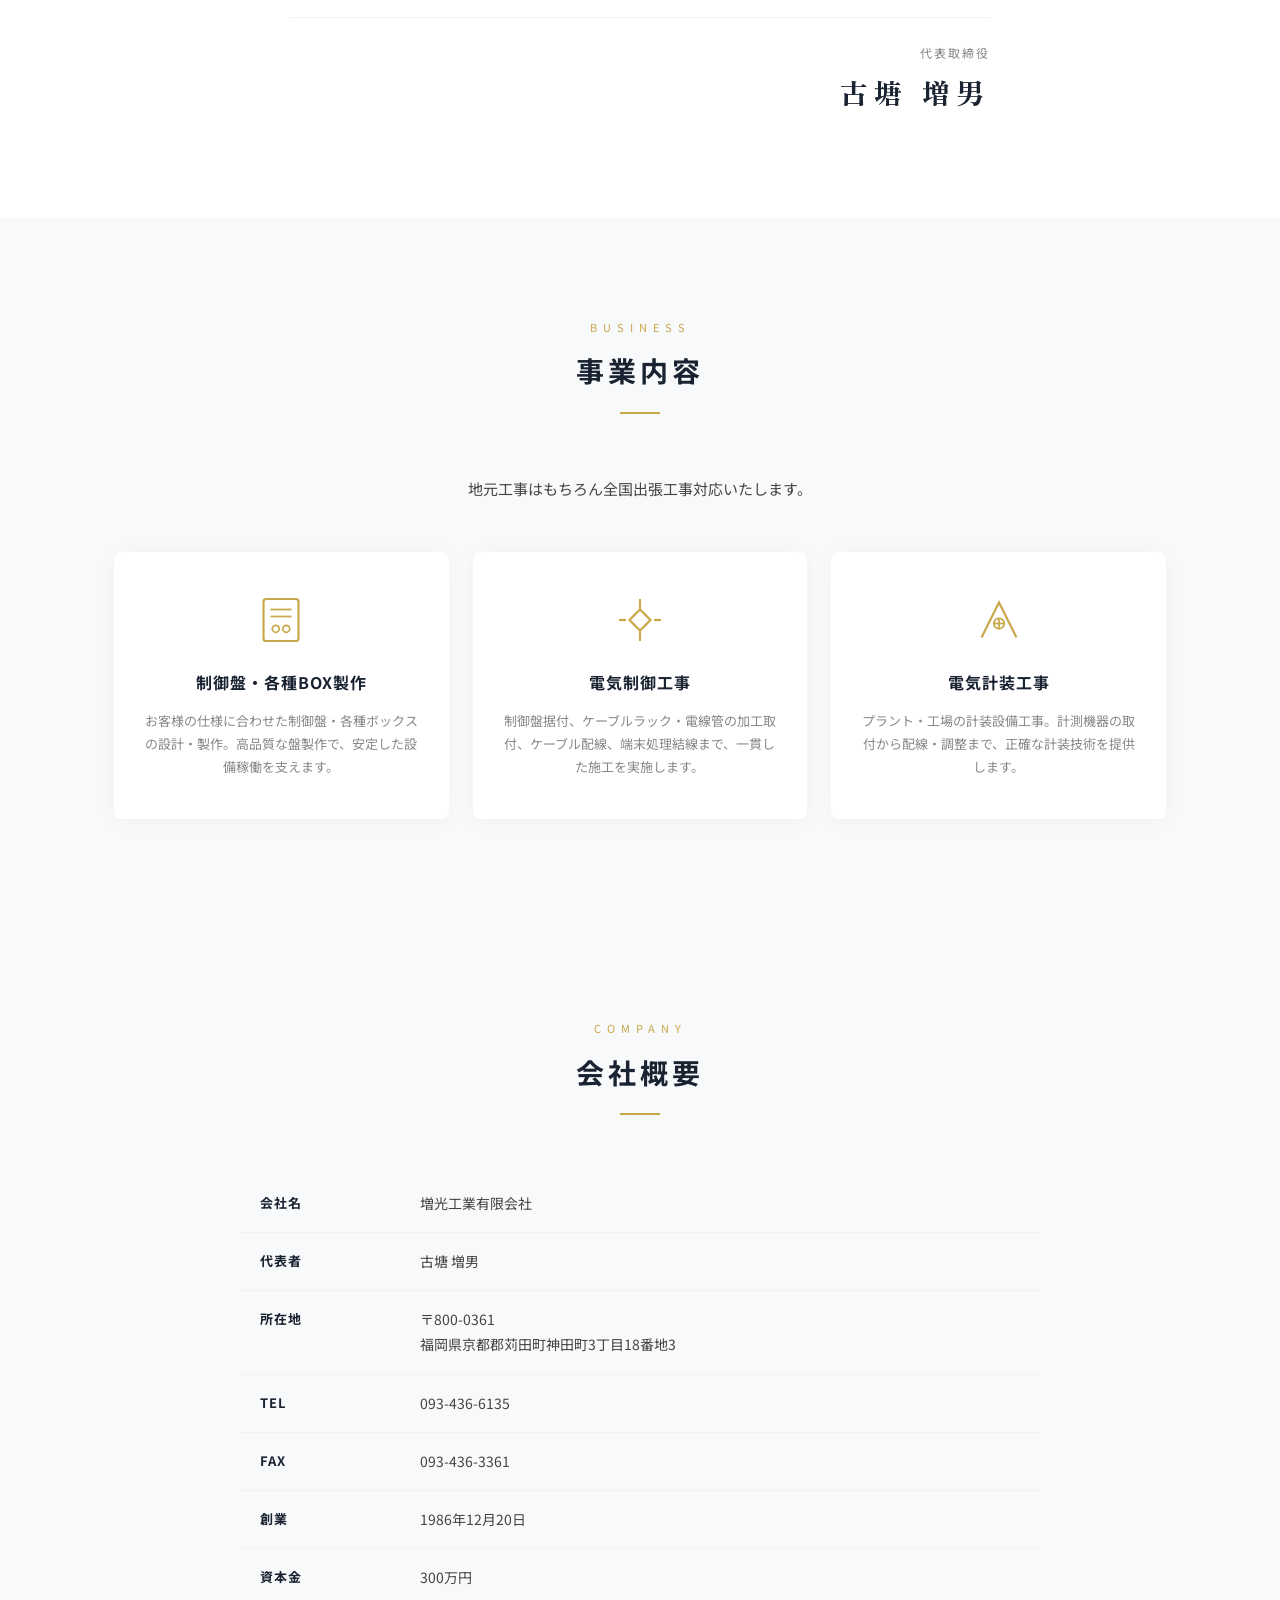
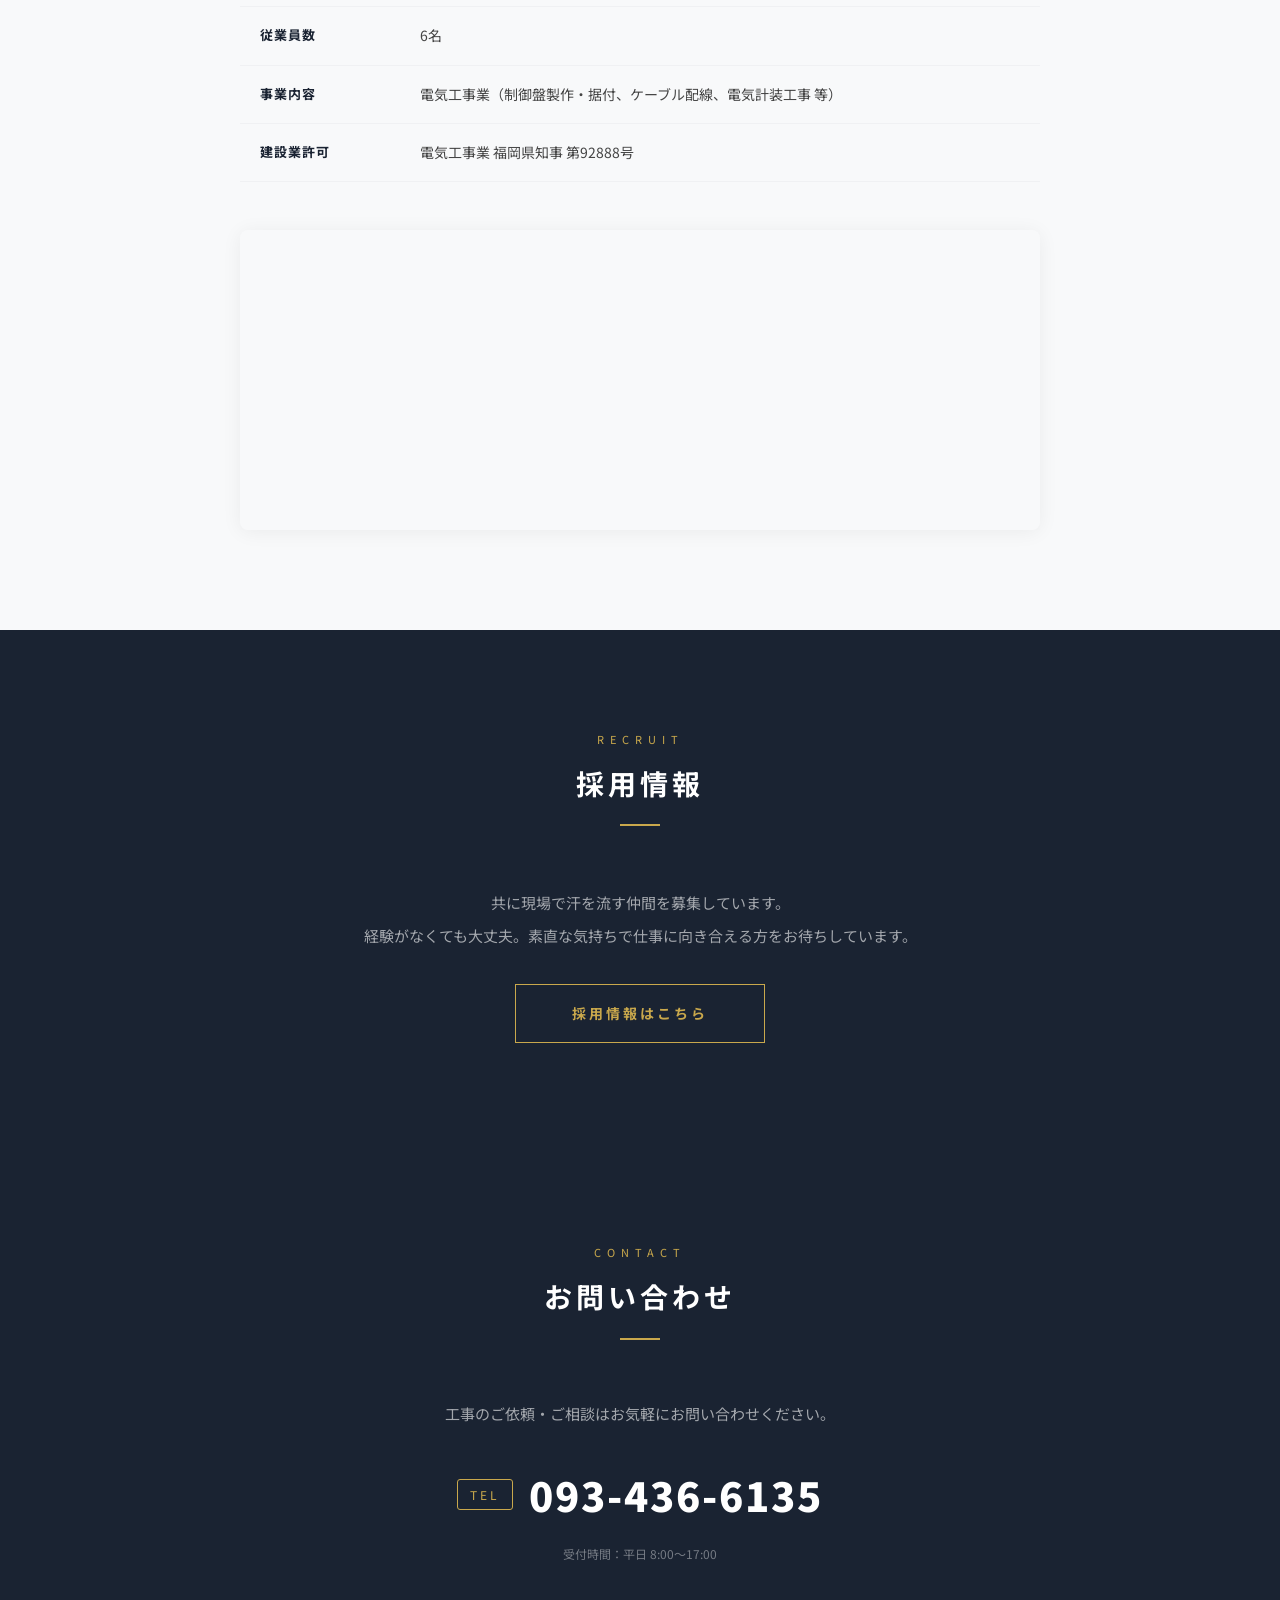
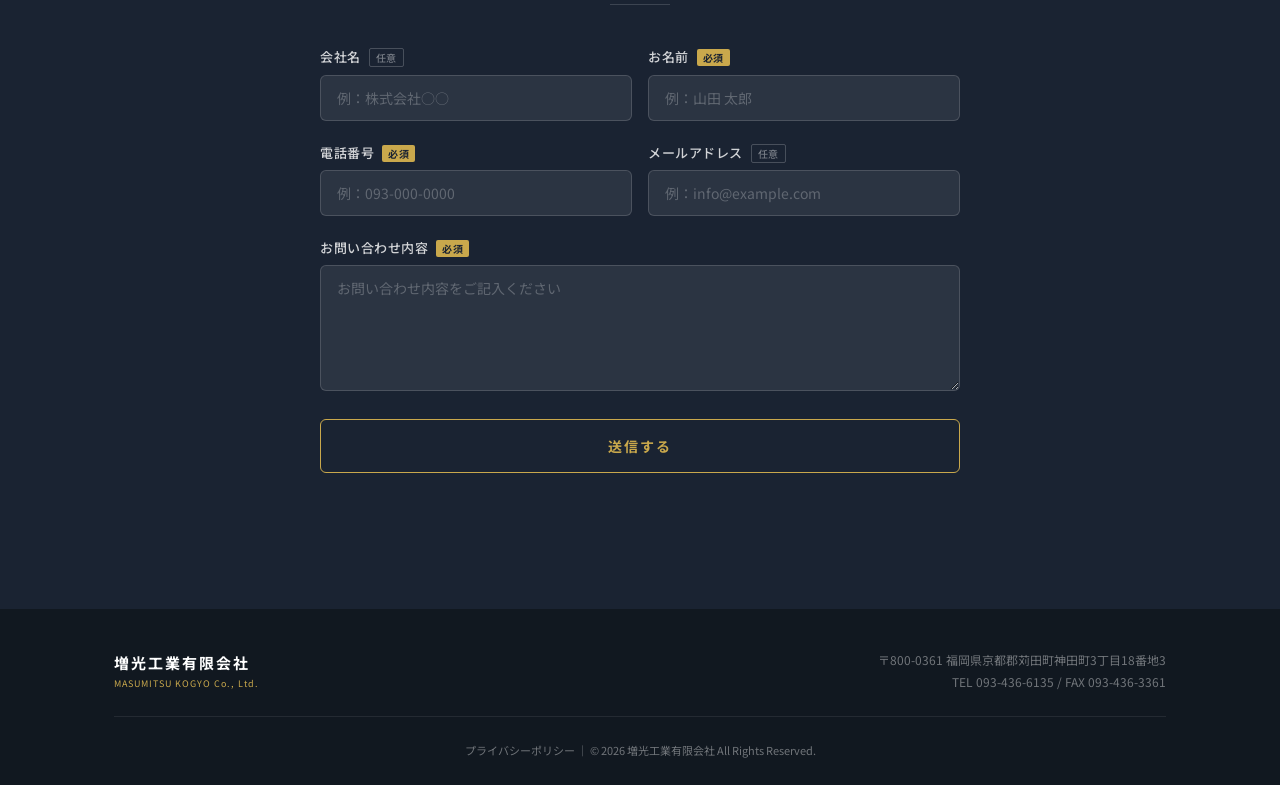
==== commit c192512f: "CNAMEファイル追加・創業年数を40年に修正 Co-Authored-By: Claude Opus 4.6 (1M context) <noreply@anthropic.com>" ====
--- a/index.html
+++ b/index.html
@@ -93,7 +93,7 @@
   <div class="container">
     <div class="numbers-grid">
       <div class="number-item">
-        <span class="number-value">38</span>
+        <span class="number-value">40</span>
         <span class="number-unit">年</span>
         <span class="number-label">創業からの歴史</span>
       </div>
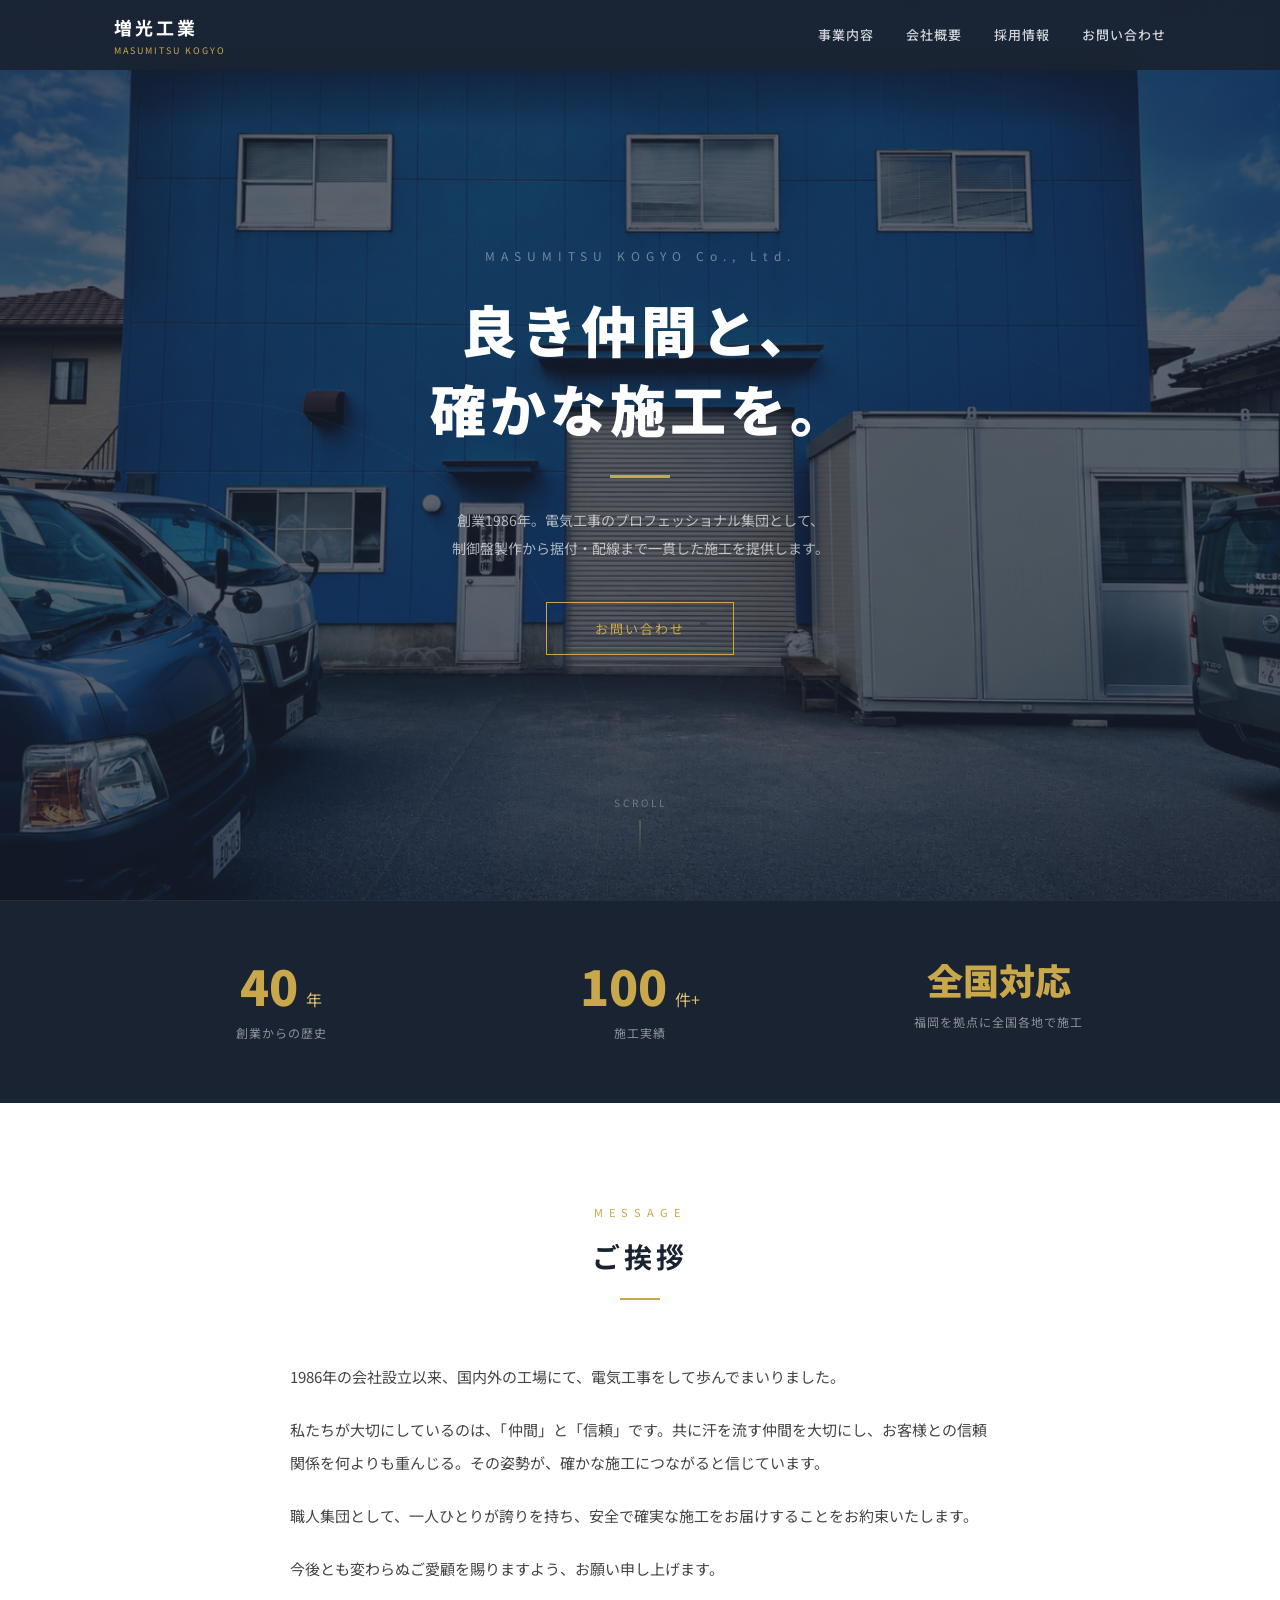
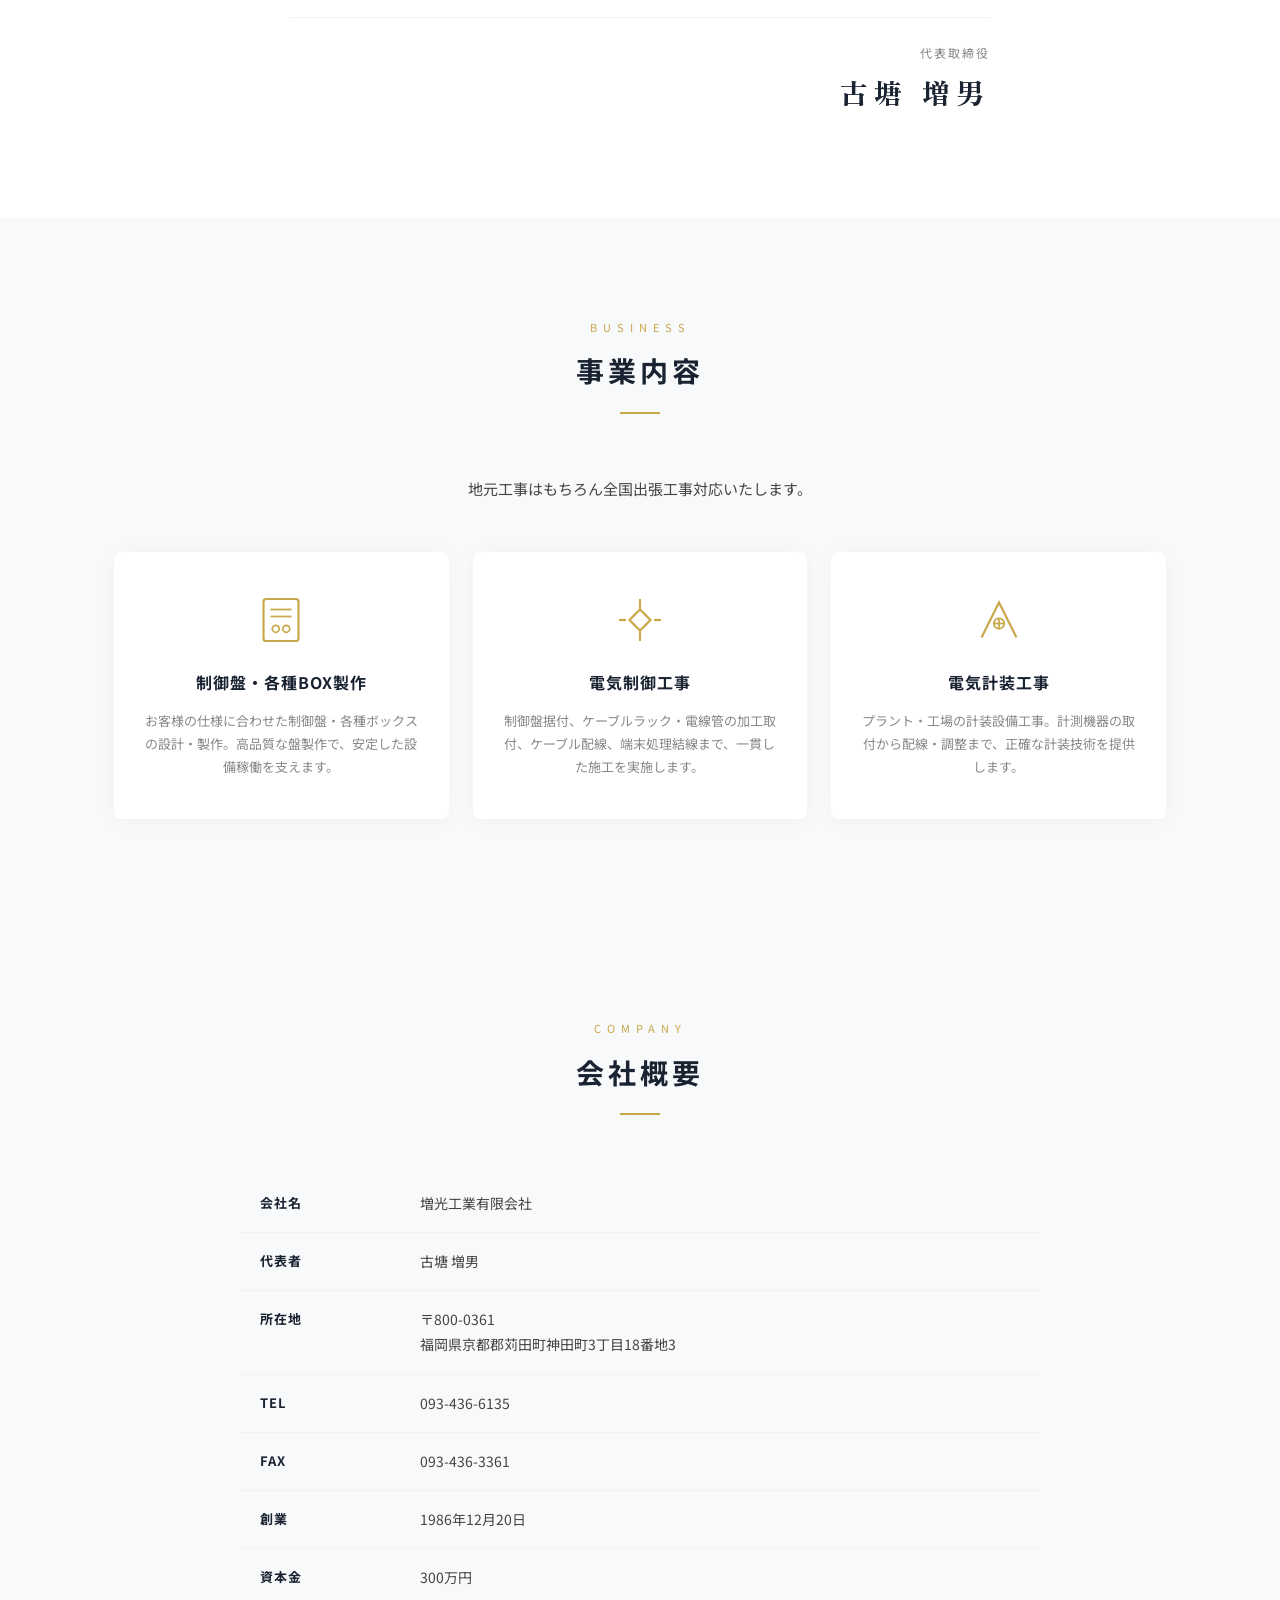
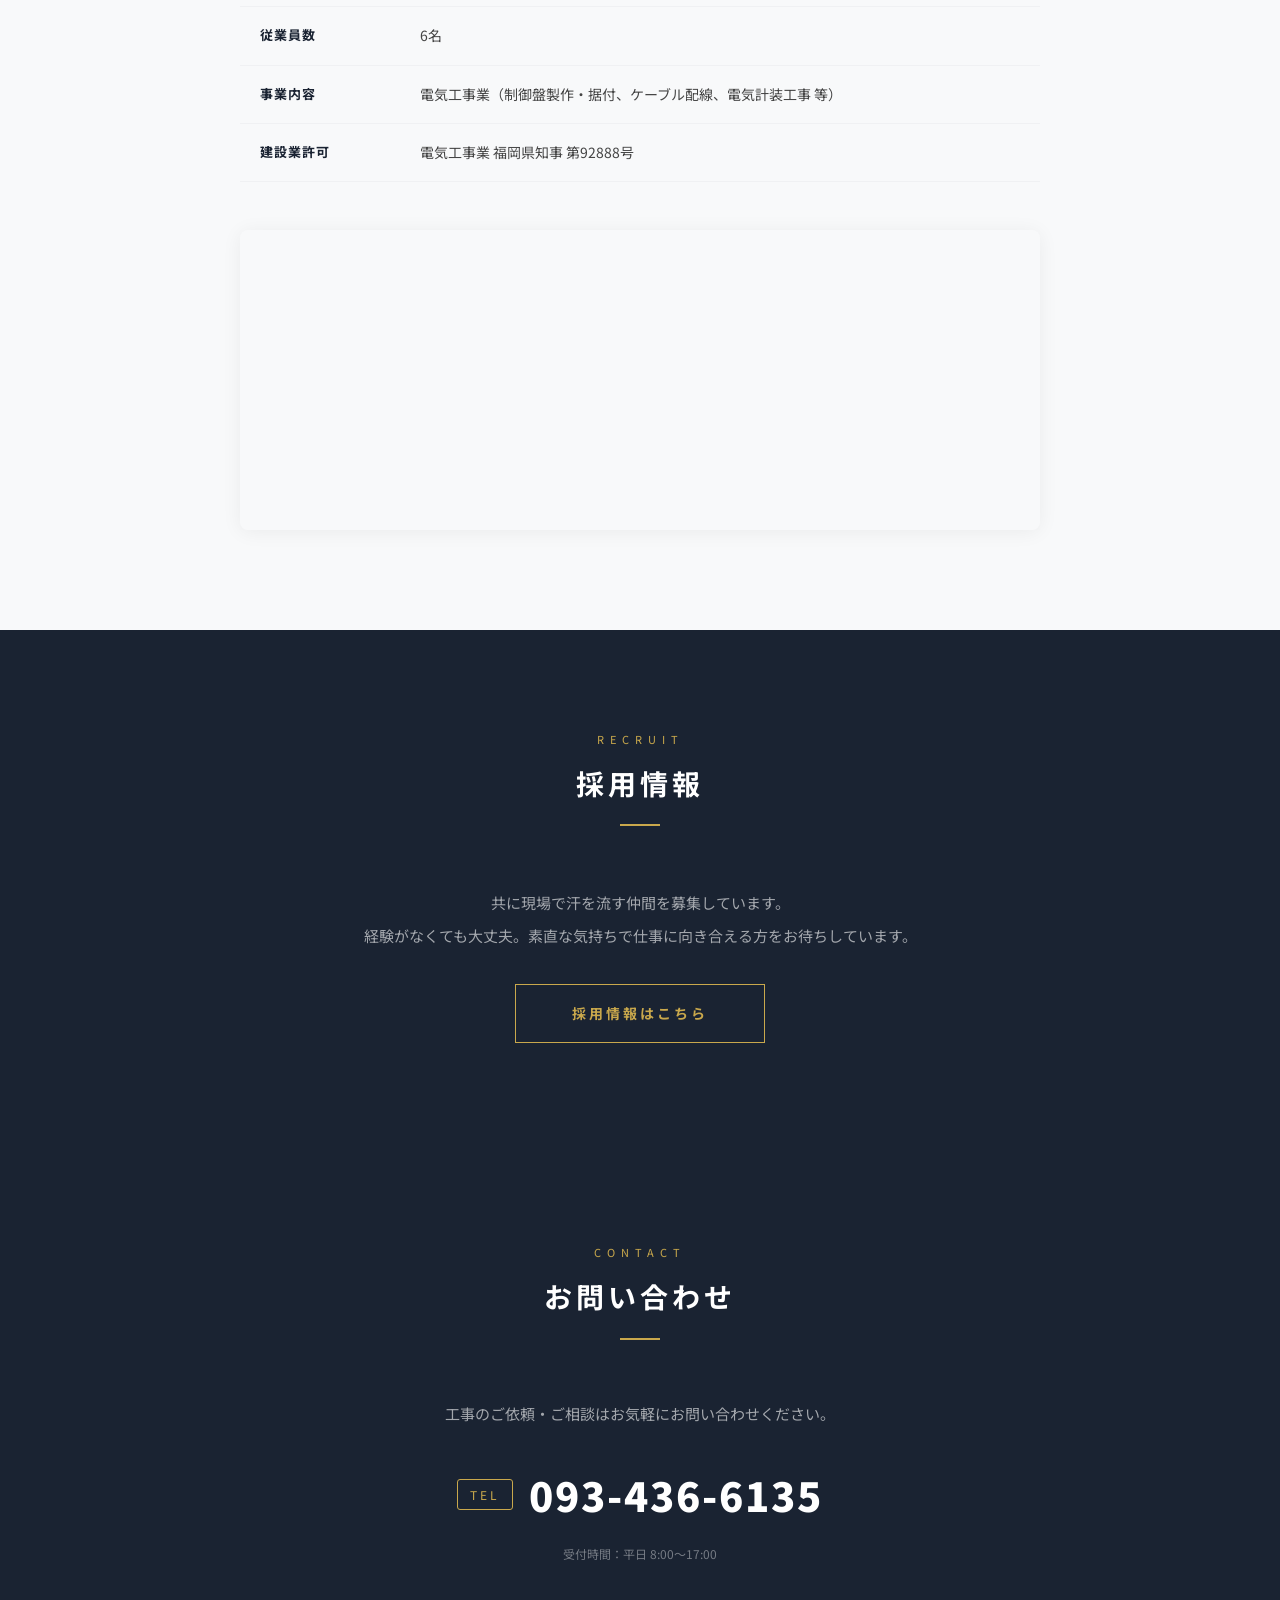
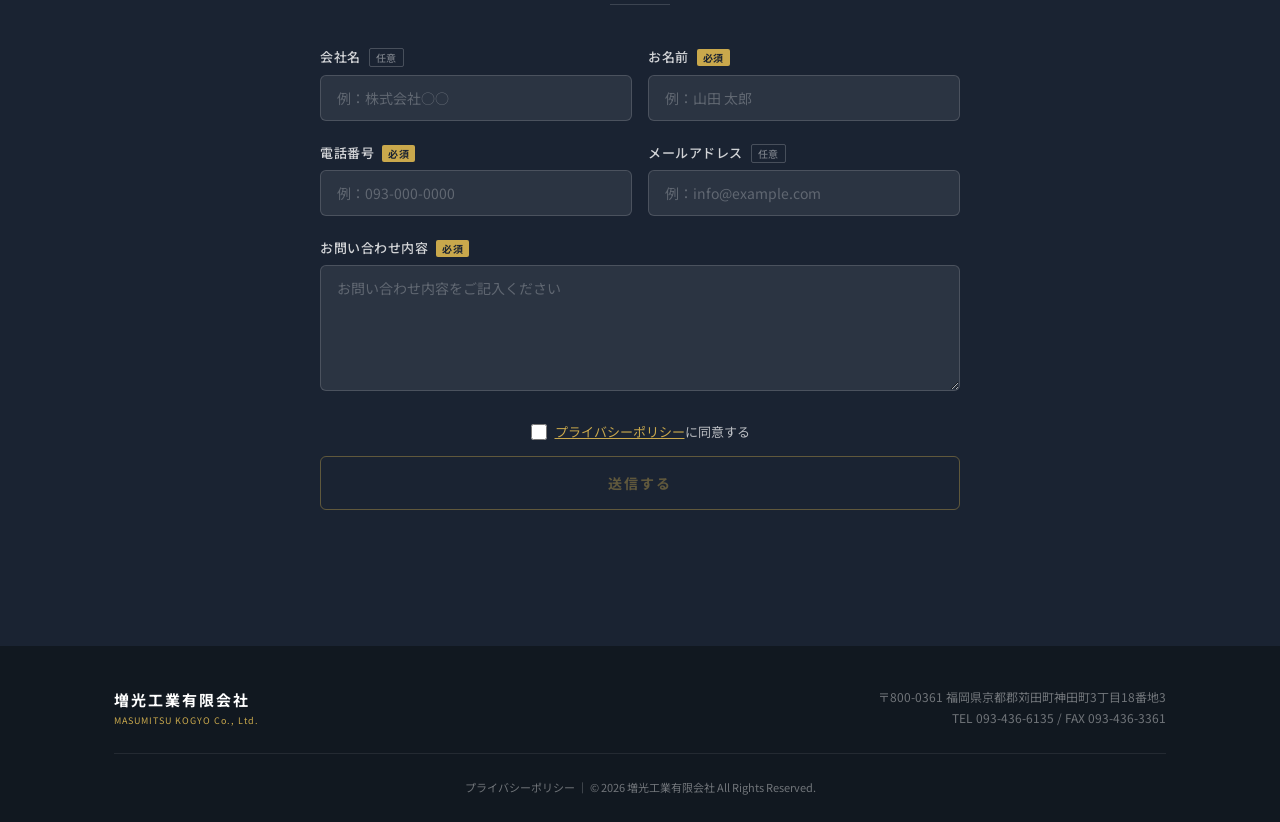
==== commit d9d5201e: "お問い合わせフォームにプライバシーポリシー同意チェックボックスを追加 Co-Authored-By: Claude Opus 4.6 (1M context) <noreply@anthropic.c" ====
--- a/index.html
+++ b/index.html
@@ -274,7 +274,13 @@
         <label class="form-label">お問い合わせ内容<span class="form-required">必須</span></label>
         <textarea name="message" class="form-input form-textarea" rows="5" placeholder="お問い合わせ内容をご記入ください" required></textarea>
       </div>
-      <button type="submit" class="form-btn">送信する</button>
+      <div class="form-agree">
+        <label class="form-agree-label">
+          <input type="checkbox" id="agreeCheck" required>
+          <span><a href="privacy.html" target="_blank" class="form-agree-link">プライバシーポリシー</a>に同意する</span>
+        </label>
+      </div>
+      <button type="submit" class="form-btn" id="submitBtn" disabled>送信する</button>
     </form>
     <p class="form-message" id="formMessage"></p>
   </div>
--- a/css/style.css
+++ b/css/style.css
@@ -975,6 +975,42 @@
   color: var(--navy);
 }
 
+.form-agree {
+  margin: 16px 0 8px;
+  text-align: center;
+}
+
+.form-agree-label {
+  font-size: 13px;
+  color: rgba(255,255,255,0.7);
+  cursor: pointer;
+  display: inline-flex;
+  align-items: center;
+  gap: 8px;
+}
+
+.form-agree-label input[type="checkbox"] {
+  width: 16px;
+  height: 16px;
+  cursor: pointer;
+  accent-color: var(--gold);
+}
+
+.form-agree-link {
+  color: var(--gold);
+  text-decoration: underline;
+  transition: color 0.3s;
+}
+
+.form-agree-link:hover {
+  color: var(--gold-light);
+}
+
+.form-btn:disabled {
+  opacity: 0.4;
+  cursor: not-allowed;
+}
+
 .form-message {
   text-align: center;
   margin-top: 16px;
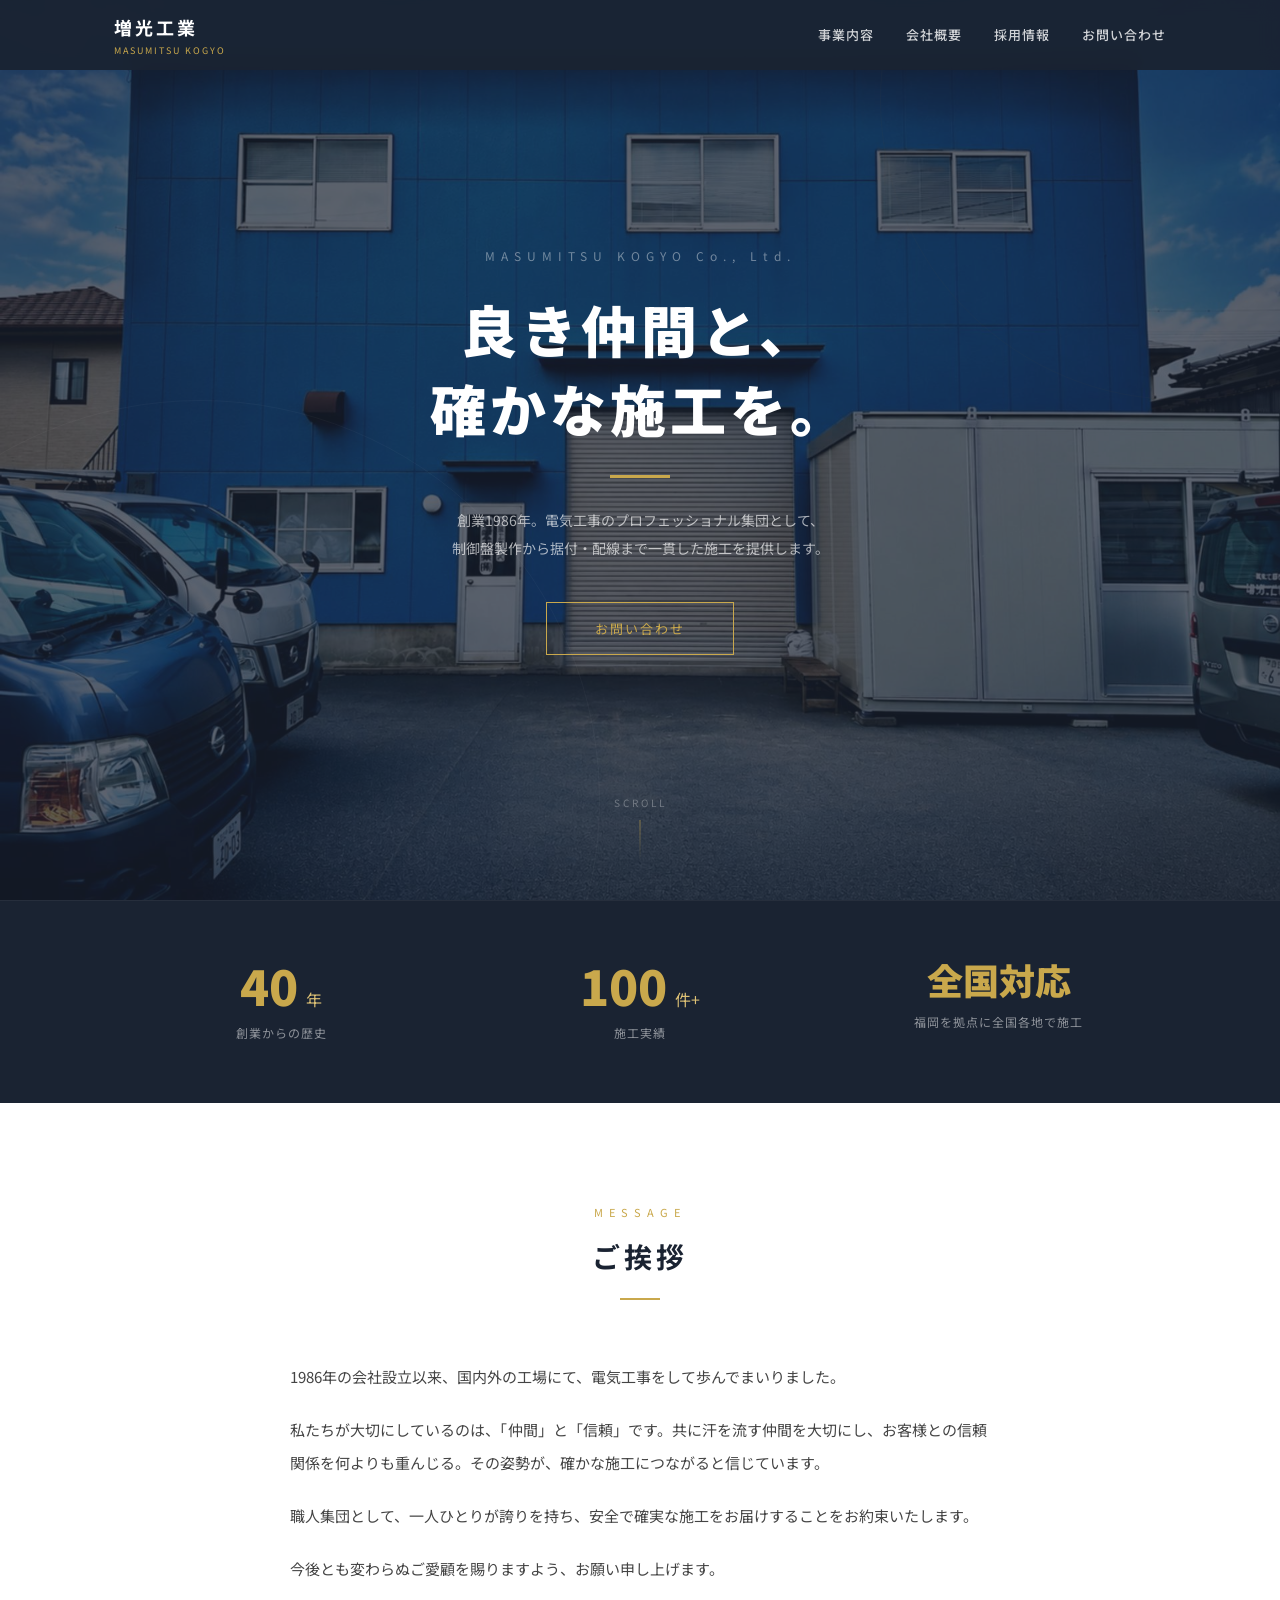
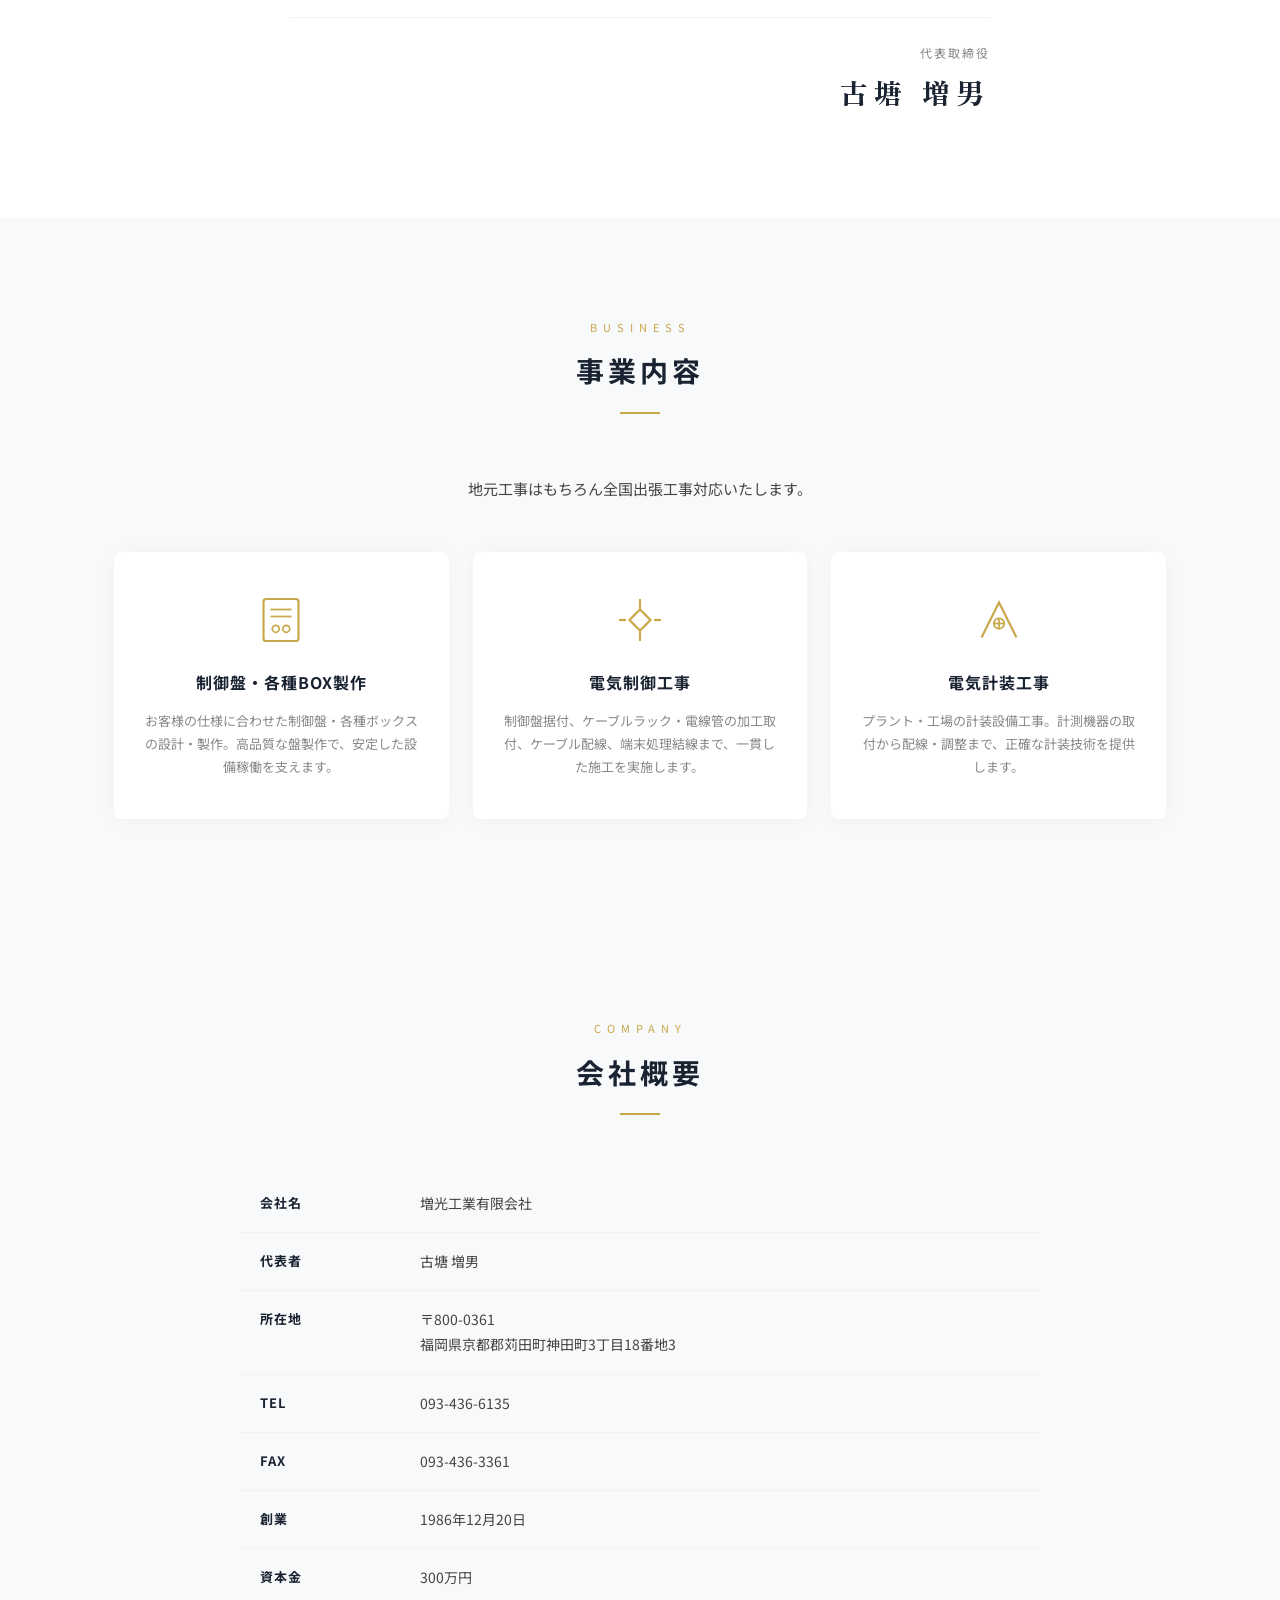
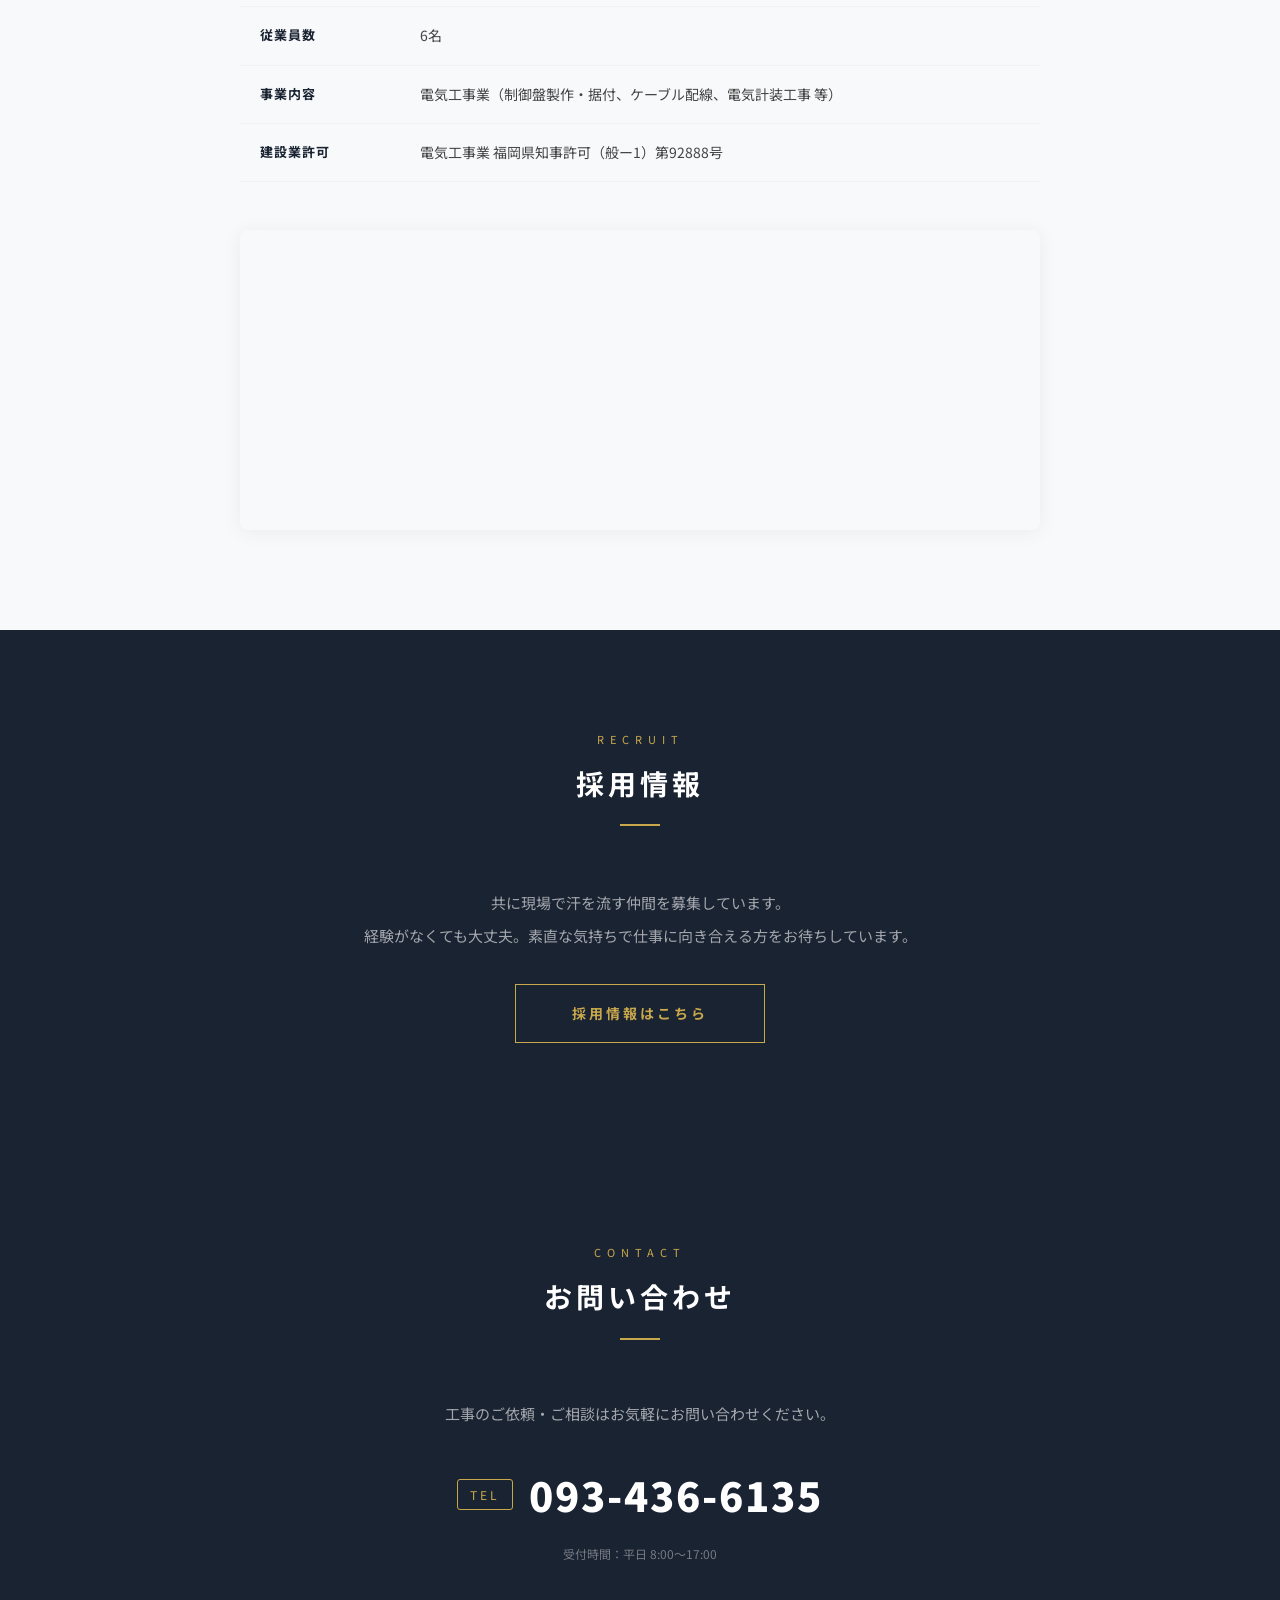
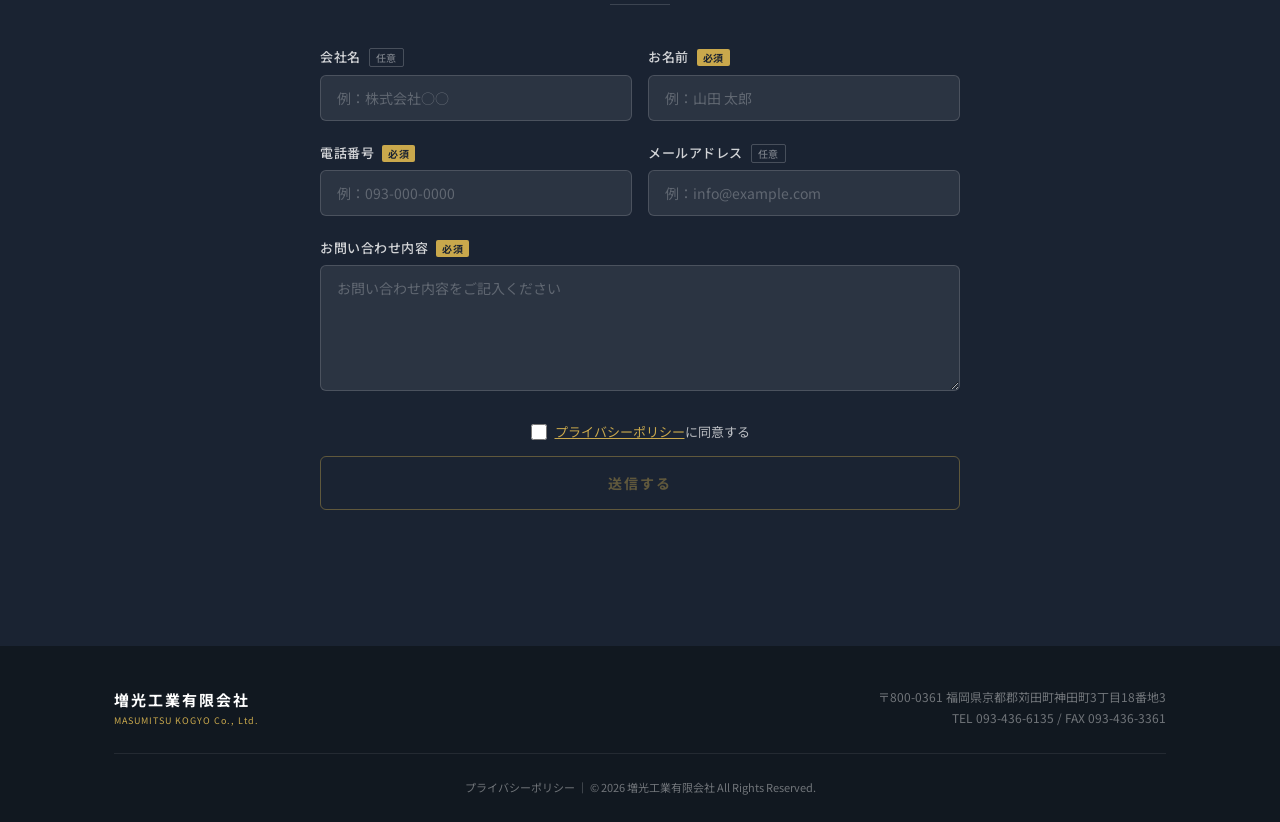
==== commit 3a9d5785: "建設業許可の表記を正式名称に更新（般ー1追記） 電気工事業 福岡県知事許可（般ー1）第92888号  Co-Authored-By: Claude Sonnet 4.6 <noreply@anthro" ====
--- a/index.html
+++ b/index.html
@@ -208,7 +208,7 @@
         <tr><th>資本金</th><td>300万円</td></tr>
         <tr><th>従業員数</th><td>6名</td></tr>
         <tr><th>事業内容</th><td>電気工事業（制御盤製作・据付、ケーブル配線、電気計装工事 等）</td></tr>
-        <tr><th>建設業許可</th><td>電気工事業 福岡県知事 第92888号</td></tr>
+        <tr><th>建設業許可</th><td>電気工事業 福岡県知事許可（般ー1）第92888号</td></tr>
       </table>
     </div>
 
